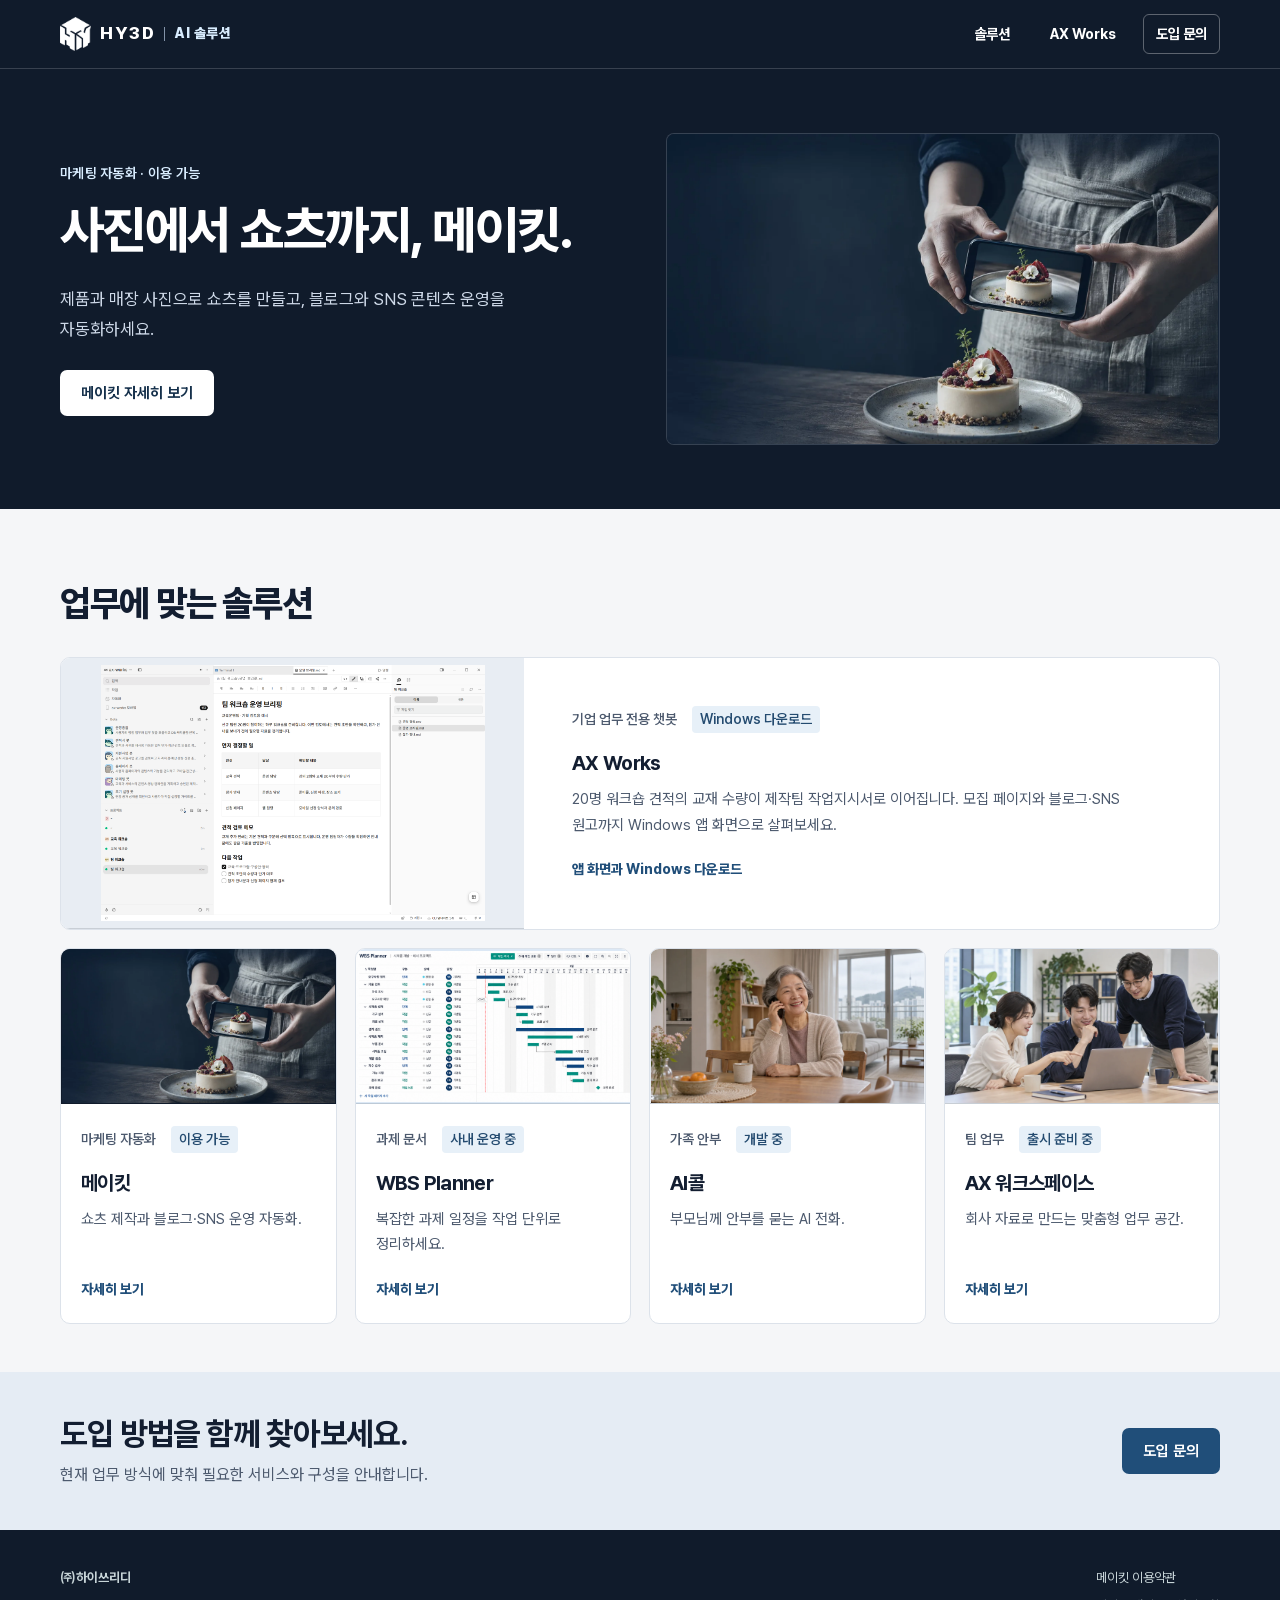
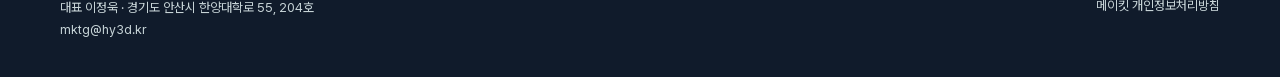
==== index.html @ 28104b9e "Keep the new workflow gallery alongside Windows downloads and subscription pricing" ====
<!doctype html><html lang="ko"><head><meta charset="utf-8"><meta name="viewport" content="width=device-width,initial-scale=1"><title>AI 솔루션 | 하이쓰리디 AI</title><meta name="description" content="기업 업무 전용 챗봇 AX Works와 메이킷, WBS Planner, AI콜, AX 워크스페이스 등 하이쓰리디의 AI 솔루션을 만나보세요."><link rel="stylesheet" href="/style.css?v=9"><link rel="canonical" href="https://ax.hy3d.kr/"><link rel="stylesheet" href="/refinements.css?v=2"><meta property="og:type" content="website"><meta property="og:site_name" content="HY3D AI"><meta property="og:locale" content="ko_KR"><meta property="og:title" content="AI 솔루션 | 하이쓰리디 AI"><meta property="og:description" content="기업 업무 전용 챗봇 AX Works와 메이킷, WBS Planner, AI콜, AX 워크스페이스 등 하이쓰리디의 AI 솔루션을 만나보세요."><meta property="og:url" content="https://ax.hy3d.kr/"><meta property="og:image" content="https://ax.hy3d.kr/assets/ax-ai-share.png"><meta property="og:image:width" content="1734"><meta property="og:image:height" content="907"><meta property="og:image:alt" content="AI 솔루션 | 하이쓰리디 AI"><meta name="twitter:card" content="summary_large_image"><meta name="twitter:title" content="AI 솔루션 | 하이쓰리디 AI"><meta name="twitter:description" content="기업 업무 전용 챗봇 AX Works와 메이킷, WBS Planner, AI콜, AX 워크스페이스 등 하이쓰리디의 AI 솔루션을 만나보세요."><meta name="twitter:image" content="https://ax.hy3d.kr/assets/ax-ai-share.png"><link rel="stylesheet" href="/ax-works/presentation.css"></head><body><a class="skip" href="#main">본문으로 이동</a><header class="bar"><div class="wrap nav"><a class="brand" href="/" aria-label="하이쓰리디 AI 솔루션 홈"><img src="/assets/hy3d-mark.png" width="31" height="35" alt=""><strong>HY3D</strong><small>AI 솔루션</small></a><nav aria-label="주 메뉴"><a href="/#solutions">솔루션</a><a href="/ax-works/">AX Works</a><a href="/contact/">도입 문의</a></nav></div></header><main id="main"><section class="hero hero-carousel" aria-label="하이쓰리디 AI 솔루션"><div class="wrap carousel-shell"><h1 class="sr-only">하이쓰리디 AI 솔루션</h1><div class="carousel-viewport" tabindex="0" role="region" aria-label="&#49556;&#47336;&#49496; &#49548;&#44060;. &#51340;&#50864; &#48169;&#54693;&#53412;&#47196; &#51060;&#46041;"><div class="carousel-track"><article class="hero-slide" aria-label="메이킷"><div class="slide-copy"><p class="eyebrow">마케팅 자동화 · 이용 가능</p><h2>사진에서 쇼츠까지, 메이킷.</h2><p class="lead">제품과 매장 사진으로 쇼츠를 만들고, 블로그와 SNS 콘텐츠 운영을 자동화하세요.</p><div class="actions"><a class="button primary" href="/makit/">메이킷 자세히 보기</a></div></div><div class="slide-media"><img src="/assets/hy3d-makit-photo.webp" width="1600" height="900" alt="휴대전화로 매장 제품을 촬영하는 모습" fetchpriority="high"></div></article><article class="hero-slide" aria-label="AX Works" inert>
  <div class="slide-copy"><p class="eyebrow">AX Works · 기업 업무 전용 챗봇</p><h2>견적서를 준비하고 작업지시서로 이어가세요.</h2><p class="lead">회사 양식으로 견적을 잡고, 확정된 작업을 담당자와 기한별로 정리하세요. 홈페이지 관리와 마케팅 원고 준비까지 한 프로젝트에서 진행합니다.</p><div class="actions"><a class="button primary" href="/ax-works/">업무별 설명과 앱 화면 보기</a></div></div>
  <div class="slide-media"><img src="/assets/ax-works-workspace.png" width="1440" height="960" alt="AX Works의 업무 봇과 워크숍 운영 브리핑" loading="lazy"></div>
</article><article class="hero-slide" aria-label="WBS Planner" inert><div class="slide-copy"><p class="eyebrow">정부과제 문서 · 사내 운영 중</p><h2>복잡한 과제 일정을 작업 단위로 정리하세요.</h2><p class="lead">WBS와 간트 차트로 작업 구조, 일정 변경, 진행 상황을 한곳에서 확인하세요.</p><div class="actions"><a class="button primary" href="/wbs/">WBS Planner 자세히 보기</a></div></div><div class="slide-media wbs"><img src="/assets/wbs-product-overview.png" width="1690" height="931" alt="산출물별 작업 목록과 일정 막대를 함께 보여주는 WBS·간트 개념 이미지" loading="lazy"><span class="media-caption">예시 화면</span></div></article><article class="hero-slide" aria-label="AI콜" inert><div class="slide-copy"><p class="eyebrow">가족 안부 · 개발 중</p><h2>부모님께 안부를 묻는 AI 전화.</h2><p class="lead">혼자 사시는 부모님께 AI가 안부를 묻고 일상 이야기를 나누는 서비스를 개발하고 있습니다.</p><div class="actions"><a class="button primary" href="/ai-call/">AI콜 자세히 보기</a></div></div><div class="slide-media"><img src="/assets/ai-call-photo.webp" width="1440" height="810" alt="집에서 안부 전화를 받는 모습" loading="lazy"></div></article><article class="hero-slide" aria-label="AX 워크스페이스" inert><div class="slide-copy"><p class="eyebrow">팀 업무 · 출시 준비 중</p><h2>회사 업무에 맞춘 AI 워크스페이스.</h2><p class="lead">회사 자료와 업무 방식을 바탕으로 맞춤 업무 페이지를 만드는 서비스를 준비하고 있습니다.</p><div class="actions"><a class="button primary" href="/ax-workspace/">AX 워크스페이스 자세히 보기</a></div></div><div class="slide-media"><img src="/assets/ax-workspace-photo.webp" width="1440" height="810" alt="팀원들이 함께 업무를 검토하는 모습" loading="lazy"></div></article></div></div><p class="sr-only carousel-status"></p></div></section><section id="solutions" class="wrap section"><h2>업무에 맞는 솔루션</h2><div class="grid"><a class="card ax-hub-card" href="/ax-works/">
  <div class="art" aria-hidden="true"><img src="/assets/ax-works-workspace.png" width="1440" height="960" alt="" loading="lazy"></div>
  <div class="card-content"><div class="tags"><span>기업 업무 전용 챗봇</span><span>Windows 다운로드</span></div><h3>AX Works</h3><p>20명 워크숍 견적의 교재 수량이 제작팀 작업지시서로 이어집니다. 모집 페이지와 블로그·SNS 원고까지 Windows 앱 화면으로 살펴보세요.</p><span class="more">앱 화면과 Windows 다운로드</span></div>
</a><a class="card" href="/makit/"><div aria-hidden="true" class="art makit"><img src="/assets/hy3d-makit-photo.webp" width="1600" height="900" alt="" loading="lazy"></div><div class="card-content"><div class="tags"><span>마케팅 자동화</span><span>이용 가능</span></div><h3>메이킷</h3><p>쇼츠 제작과 블로그·SNS 운영 자동화.</p><span class="more">자세히 보기</span></div></a><a class="card" href="/wbs/"><div aria-hidden="true" class="art wbs"><img src="/assets/wbs-product-overview.png" width="1690" height="931" alt="" loading="lazy"></div><div class="card-content"><div class="tags"><span>과제 문서</span><span>사내 운영 중</span></div><h3>WBS Planner</h3><p>복잡한 과제 일정을 작업 단위로 정리하세요.</p><span class="more">자세히 보기</span></div></a><a class="card" href="/ai-call/"><div aria-hidden="true" class="art ai-call"><img src="/assets/ai-call-photo.webp" width="1440" height="810" alt="집에서 안부 전화를 받는 모습" loading="lazy"></div><div class="card-content"><div class="tags"><span>가족 안부</span><span>개발 중</span></div><h3>AI콜</h3><p>부모님께 안부를 묻는 AI 전화.</p><span class="more">자세히 보기</span></div></a><a class="card" href="/ax-workspace/"><div aria-hidden="true" class="art ax-workspace"><img src="/assets/ax-workspace-photo.webp" width="1440" height="810" alt="팀원들이 함께 업무를 검토하는 모습" loading="lazy"></div><div class="card-content"><div class="tags"><span>팀 업무</span><span>출시 준비 중</span></div><h3>AX 워크스페이스</h3><p>회사 자료로 만드는 맞춤형 업무 공간.</p><span class="more">자세히 보기</span></div></a></div></section><section class="band"><div class="wrap band-inner"><div><h2>도입 방법을 함께 찾아보세요.</h2><p>현재 업무 방식에 맞춰 필요한 서비스와 구성을 안내합니다.</p></div><a class="button primary" href="/contact/">도입 문의</a></div></section></main><footer><div class="wrap foot"><div><strong>㈜하이쓰리디</strong><p>대표 이정욱 · 경기도 안산시 한양대학로 55, 204호</p><a href="mailto:mktg@hy3d.kr">mktg@hy3d.kr</a></div><div><a href="https://hy3d-ai.kr/terms_of_use/">메이킷 이용약관</a><a href="https://hy3d-ai.kr/privacy_policy/">메이킷 개인정보처리방침</a></div></div></footer><script src="/carousel.js?v=2" defer></script></body></html>
---- style.css ----
*{box-sizing:border-box}html{scroll-behavior:smooth}body{margin:0;background:#f6f7fd;color:#1b2041;font-family:system-ui,"Malgun Gothic",sans-serif;line-height:1.65}a{color:inherit;text-decoration:none}a:focus-visible,summary:focus-visible{outline:3px solid #ffb54f;outline-offset:4px}.wrap{width:min(1120px,calc(100% - 40px));margin:auto}.bar{background:#fff;border-bottom:1px solid #e2e5f5}.nav,.band-inner,.foot{display:flex;justify-content:space-between;align-items:center;gap:16px}.nav{min-height:68px}.brand{font-weight:850;white-space:nowrap}.brand small{color:#5146ef;font-weight:850}.mark{display:inline-grid;place-items:center;background:#4e42e9;color:#fff;border-radius:9px;width:31px;height:31px;margin-right:5px}nav{display:flex;gap:20px;font-weight:700;font-size:.9rem}.hero{background:#161839;color:#fff;overflow:hidden}.hero-inner{display:grid;grid-template-columns:1.55fr 1fr;gap:24px;align-items:center;padding-block:82px}.eyebrow{font-weight:800;color:#a9a5ff;margin:0 0 14px}.contact .eyebrow{color:#5146ef}h1,h2,h3,p{margin:0}h1{font-size:clamp(2.2rem,5.1vw,4.1rem);font-weight:850;letter-spacing:-.065em;line-height:1.16;word-break:keep-all}h2{font-size:clamp(1.55rem,3vw,2.3rem);letter-spacing:-.045em;line-height:1.28;word-break:keep-all}h3{font-size:1.38rem;letter-spacing:-.025em}.lead{margin-top:22px;font-size:1.08rem;color:#cdd0ed;word-break:keep-all}.contact .lead{color:#4c5274}.actions{display:flex;gap:10px;flex-wrap:wrap;margin-top:27px}.button{display:inline-flex;min-height:46px;align-items:center;padding:9px 17px;border-radius:9px;font-weight:750;border:1px solid transparent}.primary{background:#5146ef;color:white}.primary:hover{background:#4034cf}.outline{border-color:#777da9}.outline:hover{background:#30355d}.hero-art{height:320px;position:relative;display:grid;place-items:center;background:radial-gradient(ellipse,#6955f47d,transparent 70%)}.hero-art b{font-size:8.5rem;color:#d4c6ff;text-shadow:0 0 40px #826fff;line-height:1}.hero-art span{position:absolute;color:#b9b4ff;font-size:2rem;left:16%;top:28%}.hero-art span:last-child{left:76%;top:65%}.orbit{position:absolute;width:92%;height:52%;border:1px solid #8e82ee80;border-radius:50%;transform:rotate(-25deg)}.orbit:nth-child(2){transform:rotate(25deg)}.orbit:nth-child(3){transform:rotate(70deg)}.section{padding-block:54px}.grid,.feature-grid{display:grid;grid-template-columns:repeat(2,minmax(0,1fr));gap:20px;margin-top:24px}.card,.feature-grid article{background:white;border:1px solid #e1e3f2;border-radius:17px;overflow:hidden}.card:hover{border-color:#6258f5;box-shadow:0 9px 23px #27205816}.card-content,.feature-grid article{padding:23px}.card-content p,.feature-grid p,.band p{color:#555c79;margin-top:7px}.tags{display:flex;flex-wrap:wrap;gap:7px;margin-bottom:9px}.tags span{padding:2px 9px;border-radius:20px;background:#eeedff;color:#4339af;font-size:.875rem;font-weight:700}.more{color:#5146ef;display:block;margin-top:16px;font-weight:750}.art{height:158px;position:relative;overflow:hidden;display:flex;gap:8px;align-items:center;justify-content:center;background:radial-gradient(ellipse at 65% 25%,#7865f6,#262158);color:#d9d3ff}.art i{display:block;width:44px;height:44px;border:1px solid currentColor;border-radius:10px;transform:rotate(-19deg);box-shadow:0 0 26px #ffffff38}.art i:nth-child(2){height:78px}.art i:nth-child(3){height:100px}.art i:nth-child(4){height:62px}.art.wbs{background:radial-gradient(ellipse at 65% 25%,#189b9b,#103b55);color:#b0fbeb}.art.wbs i{transform:none;height:55px}.art.wbs i:nth-child(even){margin-top:42px}.art.ai-call{background:radial-gradient(ellipse at 65% 25%,#ba6697,#56234e);color:#ffcced}.art.ai-call i{width:12px;border-radius:14px;transform:none;background:currentColor}.art.ax-workspace{background:radial-gradient(ellipse at 65% 25%,#4a85dd,#152e64);color:#b6ddff}.art.ax-workspace i{transform:rotate(45deg);height:44px}.detail .art{height:260px;border-radius:22px}.product-name{color:#c8c5ff;font-weight:700;margin-bottom:10px}.band{background:#ebeaff;padding:36px 0}.faq{padding-top:8px}details{background:#fff;border:1px solid #e1e3f2;border-radius:9px;padding:12px 16px;margin-top:12px}summary{cursor:pointer;font-weight:750}details p{padding-top:8px}.contact .button{margin-top:14px}.contact>p:last-child{margin-top:23px}.selected{outline:2px solid #5146ef}footer{background:#151833;color:#daddf1;padding:30px 0}.foot{align-items:flex-start;font-size:.9rem}.foot div:last-child{display:grid;gap:6px}.foot a:hover{text-decoration:underline}.skip{position:absolute;left:10px;top:-100px;background:#fff;color:#151833;padding:10px;z-index:3}.skip:focus{top:10px}@media(max-width:680px){.wrap{width:calc(100% - 32px)}.hero-inner,.grid,.feature-grid{grid-template-columns:1fr}.hero-inner{padding-block:49px;gap:12px}.hero-art{height:176px}.hero-art b{font-size:5rem}.detail .art{height:156px}.section{padding-block:37px}.band-inner,.foot{align-items:flex-start;flex-direction:column}nav{gap:11px}.lead br{display:none}}@media(prefers-reduced-motion:reduce){html{scroll-behavior:auto}}
:root{--ink:#111924;--muted:#485465;--paper:#f5f6f3;--line:#dce1e3;--accent:#145e4d;--dark:#101b23;--lime:#d8f68c}
html{scroll-padding-top:24px}body{background:var(--paper);color:var(--ink);font-family:"Pretendard",system-ui,"Malgun Gothic",sans-serif}
.wrap{width:min(1160px,calc(100% - 64px))}.bar{border-bottom:1px solid var(--line)}.nav{min-height:72px}.brand{letter-spacing:-.05em}.brand small{color:var(--accent);letter-spacing:.04em}.mark{background:var(--dark);border-radius:6px}.bar nav{gap:28px}.bar nav a:hover{color:var(--accent)}
.hero{background:var(--dark);isolation:isolate}.hero-inner{grid-template-columns:1.14fr 1fr;gap:64px;padding-block:96px}.eyebrow{color:var(--lime);font-size:.9rem;letter-spacing:.08em}.contact .eyebrow{color:var(--accent)}h1{font-size:clamp(2.45rem,5.1vw,4.35rem);font-weight:800;line-height:1.13}.lead{color:#c3d0d4;line-height:1.75}.contact .lead,.card-content p,.feature-grid p,.band p{color:var(--muted)}
.button{border-radius:7px;padding-inline:20px}.primary{background:var(--accent);color:#fff}.primary:hover{background:#104a3d}.hero .primary{background:var(--lime);color:#132019}.hero .primary:hover{background:#e8ffb0}.outline{border-color:#58686f}.outline:hover{background:#293c44}
.hero-art{height:360px;display:block;background:#16252d;border:1px solid #38505a;border-radius:12px;overflow:hidden;padding:20px;position:relative}.hero-art::before{content:"";position:absolute;inset:0;background:linear-gradient(#7593a31e 1px,transparent 1px),linear-gradient(90deg,#7593a31e 1px,transparent 1px);background-size:28px 28px;mask-image:linear-gradient(#000,transparent 94%);pointer-events:none}.hero-art-head{display:flex;position:relative;justify-content:space-between;align-items:center;border-bottom:1px solid #45545e;padding-bottom:14px;color:#d7e3e8;font-size:.8125rem;letter-spacing:.11em;font-weight:750}.hero-art-head i{width:8px;height:8px;background:var(--lime);border-radius:50%}.hero-art-grid{position:relative;display:grid;grid-template-columns:repeat(2,minmax(0,1fr));gap:12px;margin-top:16px}.hero-art-grid div{background:#1a2d37;border:1px solid #3a515d;padding:14px;min-height:124px;border-radius:7px;display:flex;flex-direction:column;justify-content:space-between;gap:12px;font-size:.875rem;color:#ecf3f5}.hero-art-grid svg,.art svg{width:40px;height:40px;stroke:currentColor;stroke-width:1.5;fill:none;stroke-linecap:round;stroke-linejoin:round}.hero-art-grid div svg{color:#b5daaa}
.section{padding-block:65px}.section h2{font-weight:800}.grid,.feature-grid{gap:22px;margin-top:28px}.card,.feature-grid article{border:1px solid var(--line);border-radius:11px}.card:hover{border-color:#448575;box-shadow:0 9px 24px #10231c12}.card-content,.feature-grid article{padding:25px}.tags span{border-radius:4px;background:#eef0ed;color:#354953}.tags span+span{background:#e5f1e9;color:#20584b}.more{color:var(--accent)}.card:focus-visible,.button:focus-visible{outline-color:#488664}
.art,.art.wbs,.art.ai-call,.art.ax-workspace{height:150px;background:var(--tile);color:var(--glyph);isolation:isolate;justify-content:flex-end;padding:28px 42px;border-bottom:1px solid #172d3021}.art{--tile:#e4ebe9;--glyph:#184d40}.art.wbs{--tile:#e1e9ef;--glyph:#244f69}.art.ai-call{--tile:#f0e8e1;--glyph:#824624}.art.ax-workspace{--tile:#e9e8f0;--glyph:#51437d}.art::before{content:"";position:absolute;inset:-16px;background:linear-gradient(#66808b24 1px, transparent 1px),linear-gradient(90deg,#66808b24 1px, transparent 1px);background-size:24px 24px;mask-image:linear-gradient(90deg,transparent 13%,#000);z-index:-1}.art svg{width:89px;height:89px;stroke-width:1.25}.detail .art{height:270px;justify-content:center;border-radius:10px}.detail .art svg{width:126px;height:126px}.product-name{color:#d5e3df}.band{background:#e3ebe6;padding:44px 0}.faq{padding-top:0}details{border-color:var(--line)}.selected{outline-color:var(--accent)}footer{background:var(--dark);color:#c7d4d7}.foot{padding-block:7px}
@media(max-width:850px){.hero-inner{gap:32px}.hero-art{height:auto;padding:14px}.hero-art-grid div{min-height:106px;padding:10px}}
@media(max-width:680px){.wrap{width:calc(100% - 36px)}.bar nav{gap:14px}.nav{min-height:62px}.hero-inner{grid-template-columns:1fr;padding-block:50px;gap:28px}.hero-art-grid{gap:8px}.hero-art-grid div{min-height:84px;gap:7px}.hero-art-grid div svg{width:27px;height:27px}.section{padding-block:42px}.grid,.feature-grid{gap:14px}.detail .art{height:145px}.detail .art svg{width:83px;height:83px}.art,.art.wbs,.art.ai-call,.art.ax-workspace{height:124px}.art svg{width:68px;height:68px}.faq{padding-top:0}}

:root{--paper:#f5f6f8;--ink:#131e31;--muted:#4d5a6e;--line:#dce2ea;--accent:#204e79;--dark:#101b2b;--lime:#d9edff}
.bar{background:#101b2b;color:#fff;border-bottom:1px solid #ffffff2b}.brand{display:inline-flex;align-items:center;gap:9px}.brand img{width:31px;height:35px;object-fit:contain}.brand strong{font-size:1.07rem;font-weight:820;letter-spacing:.09em}.brand small{border-left:1px solid #8393a8;padding-left:9px;color:#d9edff;font-size:.86rem}.bar nav a:hover{color:#a9d7ff}.bar nav a:last-child{border:1px solid #ffffff52;padding:6px 12px;border-radius:6px}
.hero-home{background:#101b2b url('/assets/hy3d-makit-photo.webp') center right/cover no-repeat;position:relative}.hero-home::before{content:"";position:absolute;inset:0;background:linear-gradient(90deg,#0b192a 0%,#0b192af2 29%,#0b192a64 62%,#0b192a15 100%);z-index:-1}.hero-home .hero-inner{display:block;padding-block:clamp(85px,11vw,145px)}.hero-home .hero-inner>div{max-width:565px}.hero-home .lead{max-width:31rem}.hero .primary{background:#fff;color:#15304b}.hero .primary:hover{background:#d9edff}.hero .outline{border-color:#8c9caf;color:#fff}.hero h1{letter-spacing:-.06em}.primary:hover{background:#173c5e}.lead{color:#cdd8e7}.contact .lead,.featured .lead{color:var(--muted)}.eyebrow{letter-spacing:.04em}.featured .eyebrow{color:var(--accent)}
.featured{display:grid;grid-template-columns:1fr 1fr;gap:clamp(24px,5vw,68px);align-items:center;padding-bottom:0}.featured-copy{padding:12px 0}.text-button{color:var(--accent);padding-inline:12px}.text-button:hover{text-decoration:underline}
.product-shot{margin:0;background:#17273a;border:1px solid #263b53;border-radius:12px;padding:22px 18px 14px;color:#dce8f6}.shot-grid{display:flex;justify-content:center;align-items:flex-start;gap:clamp(10px,3vw,30px)}.shot-grid img{display:block;width:min(38%,137px);height:auto;border-radius:11px;border:1px solid #576982;box-shadow:0 10px 20px #080f20a0}.product-shot figcaption{margin-top:13px;font-size:.85rem;text-align:center;color:#dce8f6}
.art,.art.wbs,.art.ai-call,.art.ax-workspace{display:block;height:clamp(130px,20vw,224px);padding:0;background-color:#263344;background-repeat:no-repeat;background-position:center;border-bottom:1px solid #101b2b26}.art::before{display:none}.art.makit{background-image:url('/assets/hy3d-makit-photo.webp');background-size:cover;background-position:center 59%}.art.wbs,.art.ai-call,.art.ax-workspace{background-image:url('/assets/solution-context.webp');background-size:300% auto}.art.wbs{background-position:left 47%}.art.ai-call{background-position:center 43%}.art.ax-workspace{background-position:right 43%}.detail .art{height:clamp(200px,27vw,330px);background-color:#263344}.detail .art.makit{display:flex;justify-content:center;align-items:center;background:#16263a}.detail .art.makit img{height:90%;width:auto;border-radius:8px;border:1px solid #7290ad;box-shadow:0 12px 20px #091021b0}.detail .art.makit img+img{margin-left:15px}.band{background:#e5ecf4}.tags span+span{background:#e7f0f8;color:#244b70}.card:hover{border-color:#6a8aac}.selected{outline-color:#204e79}
@media(max-width:680px){.hero-home{background-position:59% center}.hero-home::before{background:linear-gradient(90deg,#0b192afc,#0b192ac9 60%,#0b192a80)}.hero-home .hero-inner{padding-block:72px}.featured{grid-template-columns:1fr;gap:15px}.featured-copy{padding:0}.product-shot{padding:16px 12px 12px}.shot-grid img{width:min(38%,137px)}.bar nav a:last-child{padding:5px 8px}.detail .art{height:220px}}

.nav{min-height:68px;align-items:center}.nav .brand,.bar nav,.bar nav a{display:inline-flex;align-items:center}.nav .brand{min-height:42px;line-height:1}.brand strong,.brand small{line-height:1}.bar nav{gap:14px}.bar nav a,.bar nav a:last-child{justify-content:center;min-height:40px;line-height:1;border:1px solid transparent;padding:0 12px}.bar nav a:last-child{border-color:#ffffff52}
.sr-only{position:absolute;width:1px;height:1px;padding:0;margin:-1px;overflow:hidden;clip-path:inset(50%);white-space:nowrap;border:0}
.carousel-shell{padding-block:24px 52px}
.carousel-viewport{overflow-x:auto;scroll-snap-type:x mandatory;scrollbar-width:none;overscroll-behavior-x:contain}.carousel-viewport::-webkit-scrollbar{display:none}.carousel-viewport:focus-visible{outline:2px solid #9bbbdc;outline-offset:5px}.carousel-track{display:grid}.hero-slide{display:grid;grid-template-columns:1fr 1fr;gap:clamp(24px,4vw,54px);align-items:center;padding-top:32px;min-width:0}.hero-slide[inert]{display:none}.is-ready .carousel-track{display:flex}.is-ready .hero-slide{display:grid;flex:0 0 100%;align-self:stretch;scroll-snap-align:start;scroll-snap-stop:always}.slide-copy h2{font-size:clamp(2rem,4.2vw,3.7rem);line-height:1.14;letter-spacing:-.06em}.slide-copy .lead{max-width:32rem}.slide-media{height:clamp(230px,31vw,400px);display:grid;place-items:center;background:#152336;border:1px solid #ffffff24;border-radius:10px;position:relative}.slide-media img{display:block;width:100%;height:100%;object-fit:contain;min-height:0}
.context-photo{height:100%;aspect-ratio:1/2;background-image:url('/assets/solution-context.webp');background-repeat:no-repeat;background-size:300% 100%}.context-photo.wbs{background-position:0 0}.context-photo.ai-call{background-position:50% 0}.context-photo.ax-workspace{background-position:100% 0}.media-caption{position:absolute;right:8px;bottom:8px;font-size:.78rem;padding:2px 7px;border-radius:4px;background:#101b2be6;color:#fff}
.art,.art.wbs,.art.ai-call,.art.ax-workspace{display:grid;place-items:center;background-image:none;background-color:#e8edf3}.art>img{display:block;width:100%;height:100%;min-height:0;object-fit:contain}.art .context-photo{height:100%}.card{display:flex;flex-direction:column}.card-content{display:flex;flex-direction:column;flex:1}.card-content .more{margin-top:auto;padding-top:16px}.detail .art{background-color:#17273a}.detail .art:not(.makit){display:grid;place-items:center}
.contact{min-height:55vh}.contact-details{max-width:620px;margin-top:30px;border-top:1px solid var(--line)}.contact-details dl{margin:0}.contact-details dl>div{display:grid;grid-template-columns:110px 1fr;gap:12px;padding:17px 0;border-bottom:1px solid var(--line)}.contact-details dt{color:var(--muted);font-weight:700}.contact-details dd{margin:0}.contact-details a{color:var(--accent);font-weight:750;overflow-wrap:anywhere}.contact-details a:hover{text-decoration:underline}
@media(max-width:680px){.nav{min-height:62px;gap:4px}.nav .brand{gap:6px}.brand img{width:27px;height:31px}.brand strong{font-size:.97rem}.brand small{padding-left:6px;font-size:.78rem}.bar nav{gap:3px;white-space:nowrap}.bar nav a,.bar nav a:last-child{padding:0 6px;font-size:.82rem}.carousel-shell{padding-block:16px 32px}.hero-slide{grid-template-columns:1fr;gap:22px;align-content:start;padding-top:23px}.slide-copy .lead{margin-top:13px}.slide-copy .actions{margin-top:16px}.slide-media{height:204px}.contact-details dl>div{grid-template-columns:72px 1fr}}


.hero-carousel .carousel-shell{padding-bottom:46px}.slide-media,.art,.art.wbs,.art.ai-call,.art.ax-workspace{grid-template-columns:minmax(0,1fr);justify-content:stretch;aspect-ratio:16/9;height:auto;min-height:0;overflow:hidden;padding:0}.slide-media img,.art>img{display:block;width:100%;height:100%;object-fit:contain;min-width:0;min-height:0}.hero-slide .slide-media{align-self:center}.art.makit{background:#101b2b}.art.ai-call,.art.ax-workspace{background:#e8edf3}.detail .art:not(.makit){height:auto;aspect-ratio:16/9}.detail .art.makit{height:clamp(230px,28vw,350px);aspect-ratio:auto}.slide-media.wbs,.art.wbs{background:#dfebf7;display:grid;place-items:center;padding:clamp(10px,2.2vw,24px)}
.wbs-visual{width:100%;max-width:450px;border:1px solid #bfcee1;border-radius:8px;background:#fff;padding:clamp(10px,2.1vw,22px);color:#172940;font-size:.85rem;box-shadow:0 4px 18px #16335518}.wbs-visual strong{display:block;margin-bottom:7px}.wbs-visual>div{position:relative;display:grid;grid-template-columns:minmax(90px,1.6fr) repeat(5,minmax(0,1fr));align-items:center;min-height:30px;border-top:1px solid #e2e8f1}.wbs-visual span{grid-column:1;grid-row:1;color:#344761}.wbs-visual i{grid-row:1;grid-column:calc(var(--start) + 1)/calc(var(--end) + 1);height:9px;background:#5181b2;border-radius:9px}
.wbs-example{display:grid;grid-template-columns:1.35fr 1fr;align-items:center;gap:18px;margin-top:20px}.wbs-example table{width:100%;border-collapse:collapse;background:#fff;font-size:.93rem}.wbs-example td,.wbs-example th{padding:11px 9px;text-align:left;border:1px solid var(--line);overflow-wrap:anywhere}.wbs-example thead{background:#e5edf6}.wbs-login{margin:22px 0 0;max-width:760px}.wbs-login img{display:block;width:100%;height:auto;border:1px solid var(--line);border-radius:9px}.wbs-login figcaption{margin-top:8px;color:var(--muted);font-size:.87rem}
.detail-section{padding-block:40px}.section-intro{color:var(--muted);margin-top:12px}.case-grid{display:grid;grid-template-columns:repeat(3,minmax(0,1fr));gap:16px;margin-top:20px}.case-card{display:block;border:1px solid var(--line);border-radius:9px;overflow:hidden;background:#fff}.case-card:hover{border-color:#6a8aac}.case-card img{display:block;width:100%;aspect-ratio:16/9;object-fit:contain;background:#e7edf4}.case-card>div{padding:14px}.case-card p{color:var(--accent);font-size:.88rem;font-weight:700}.case-card h3{font-size:1.04rem;line-height:1.4;margin-top:5px}.process-list{margin:22px 0 0;display:grid;grid-template-columns:repeat(3,minmax(0,1fr));gap:16px;list-style-position:inside;padding:0}.process-list li{border-top:2px solid #a9bdd3;padding-top:12px}.process-list p{color:var(--muted);margin-top:8px}
@media(max-width:680px){.hero-carousel .carousel-shell{padding-bottom:28px}.slide-media{width:100%}.case-grid,.process-list,.wbs-example{grid-template-columns:1fr}.detail-section{padding-block:29px}.wbs-example td,.wbs-example th{padding:8px 6px}}
.slide-media.wbs,.art.wbs{padding:0;background:#dce8f5}.wbs-cover{margin:0;position:relative}.wbs-example{display:block;max-width:920px}
.contact-hero{position:relative;isolation:isolate;display:grid;align-items:end;min-height:clamp(280px,36vw,510px);background:#101b2b;color:#fff;overflow:hidden}.contact-hero>img{position:absolute;inset:0;width:100%;height:100%;object-fit:cover;object-position:58% 59%;z-index:-2}.contact-hero::after{content:"";position:absolute;inset:0;z-index:-1;background:linear-gradient(90deg,#0b1729e6,#0b17297d 50%,#0b17292b),linear-gradient(0deg,#0b1729b3,transparent 60%)}.contact-hero-inner{margin-block:auto;padding-block:60px}.contact-hero .eyebrow{color:#d9edff}.contact{min-height:0;padding-block:54px 70px}.contact-details{max-width:none;margin:0;border:0}.contact-details dl{display:grid;grid-template-columns:repeat(2,minmax(0,1fr));border-block:1px solid var(--line)}.contact-details dl>div{display:block;padding:22px 24px 25px 0;border-bottom:0}.contact-details dl>div+div{border-left:1px solid var(--line);padding-left:28px}.contact-details dd{font-size:clamp(1.2rem,2.7vw,1.75rem);margin-top:5px}.contact-details dt{font-size:.9rem}
@media(max-width:520px){.contact-hero{min-height:280px}.contact-hero-inner{padding-block:42px}.contact{padding-block:29px 42px}.contact-details dl{grid-template-columns:1fr}.contact-details dl>div,.contact-details dl>div+div{padding:14px 0;border-left:0}.contact-details dl>div+div{border-top:1px solid var(--line)}}

.pricing{scroll-margin-top:18px}.pricing-plans{display:grid;gap:14px;margin-top:22px}.pricing-plan{display:grid;grid-template-columns:minmax(130px,1fr) minmax(0,4fr);background:#fff;border:1px solid var(--line);border-radius:10px;overflow:hidden}.pricing-plan-title{padding:18px;background:#e7eff8}.pricing-plan-title p,.pricing-plan dd p,.pricing-note{margin-top:6px;color:var(--muted);font-size:.92rem;word-break:keep-all}.pricing-plan dl{display:grid;grid-template-columns:repeat(3,minmax(0,1fr));margin:0}.pricing-plan dl>div{padding:16px}.pricing-plan dl>div+div{border-left:1px solid var(--line)}.pricing-plan dt{color:var(--accent);font-size:.86rem;font-weight:750;letter-spacing:.025em}.pricing-plan dd{margin:5px 0 0}.pricing-plan dd strong{font-size:1.38rem;line-height:1.2;word-break:keep-all}.pricing-plan dd span{font-size:.83rem;color:var(--muted)}.pricing-note{margin-top:12px}
@media(max-width:680px){.pricing-plan{grid-template-columns:1fr}.pricing-plan-title{padding:12px 14px}.pricing-plan dl{grid-template-columns:1fr}.pricing-plan dl>div{display:grid;grid-template-columns:84px minmax(0,1fr);align-items:baseline;gap:8px;padding:10px 14px}.pricing-plan dl>div+div{border-left:0;border-top:1px solid var(--line)}.pricing-plan dd{margin:0}}

.wbs-benefit-grid{display:grid;grid-template-columns:repeat(3,minmax(0,1fr));gap:16px;margin-top:23px}.wbs-benefit-grid article{padding:19px;background:#fff;border:1px solid var(--line);border-radius:8px}.wbs-benefit-grid h3,.wbs-journey h3{font-size:1.24rem;line-height:1.32}.wbs-benefit-grid p,.wbs-journey p{margin-top:8px;color:var(--muted);word-break:keep-all}.wbs-scenario{background:#e8eff7}.wbs-journey{display:grid;gap:14px;margin-top:24px}.wbs-journey article{display:grid;grid-template-columns:minmax(0,1fr) minmax(0,1.25fr);gap:24px;padding:22px;background:white;border:1px solid #d7e0ec;border-radius:8px;align-items:start}.wbs-journey table{width:100%;border-collapse:collapse;text-align:left;font-size:.91rem}.wbs-journey th,.wbs-journey td,.wbs-scenario-list>div{padding:8px;border-bottom:1px solid var(--line)}.wbs-journey thead,.wbs-scenario-list dt{color:var(--accent);font-weight:750}.wbs-journey thead{background:#edf3f9}.wbs-scenario-list{margin:0}.wbs-scenario-list>div{display:grid;grid-template-columns:116px 1fr;gap:8px;font-size:.91rem}.wbs-scenario-list dd{margin:0}.wbs-cta{display:flex;gap:24px;justify-content:space-between;align-items:center}
@media(max-width:680px){.wbs-benefit-grid,.wbs-journey article{grid-template-columns:1fr}.wbs-journey article{gap:15px;padding:15px}.wbs-cta{align-items:flex-start;flex-direction:column;gap:14px}.wbs-scenario-list>div{grid-template-columns:96px 1fr}}
---- refinements.css ----
@font-face {
  font-family: 'Pretendard';
  src: url('/assets/fonts/PretendardVariable.woff2') format('woff2');
  font-weight: 100 900;
  font-style: normal;
  font-display: swap;
}

body {
  font-family: 'Pretendard', -apple-system, BlinkMacSystemFont, sans-serif;
  -webkit-font-smoothing: antialiased;
  word-break: keep-all;
  overflow-wrap: break-word;
}
button, input, textarea { font: inherit; }
h1, h2, h3 { letter-spacing: -.035em; }
.wrap { width: min(1160px, calc(100% - 64px)); }
.section { padding-block: 72px; }
.section h2 { font-size: clamp(1.7rem, 3vw, 2.25rem); }
.lead { font-size: 1.0625rem; line-height: 1.8; }
.eyebrow { font-size: .875rem; font-weight: 600; letter-spacing: .02em; }
.hero.detail h1 { font-size: clamp(2.1rem, 4vw, 3.25rem); line-height: 1.22; }
.hero.detail h1, .hero .slide-copy h2, .wbs-intro h1 {
  letter-spacing: -.03em;
  font-weight: 750;
}
.hero-inner { padding-block: 72px; gap: 56px; }
.product-name { font-size: 1rem; font-weight: 600; }
.button { min-height: 46px; padding-inline: 20px; font-size: .9375rem; font-weight: 650; }
.actions { gap: 10px; margin-top: 25px; }
.app-links { display: flex; align-items: center; gap: 20px; padding: 10px 8px; }
.app-links a { color: #dce9f7; font-size: .9rem; text-underline-offset: 5px; }
.app-links a:hover { text-decoration: underline; }
.case-more { margin-top: 20px; background: transparent; border-color: var(--line); padding: 18px 22px; }
.case-more > summary { font-size: .9375rem; font-weight: 600; }
.case-more .case-grid { margin-top: 24px; }
.carousel-shell { padding-top: 32px; }
.hero-slide { padding-top: 0; }
.slide-copy h2 { font-size: clamp(2rem, 4vw, 3.25rem); line-height: 1.22; }
.hero-carousel .carousel-shell { padding-block: 62px; }
.slide-media { border-radius: 8px; }
.media-caption { font-size: .75rem; }
#solutions { padding-bottom: 48px; }
#solutions > h2 { margin-bottom: 30px; }
.grid { margin-top: 0; gap: 24px; }
.card { display: flex; flex-direction: column; border-radius: 10px; transition: border-color .2s, box-shadow .2s; }
.card-content { display: flex; flex: 1; flex-direction: column; padding: 26px 28px; }
.card-content h3 { font-size: 1.4rem; font-weight: 700; }
.card-content p { font-size: 1rem; line-height: 1.7; }
.tags { margin-bottom: 14px; }
.tags span { font-size: .875rem; font-weight: 550; padding: 2px 8px; }
.tags span:first-child { padding-left: 0; background: transparent; color: var(--muted); }
.more { margin-top: 20px; font-size: .875rem; }
.card-content .more { margin-top: auto; padding-top: 20px; }
.card:focus-visible, .button:focus-visible { outline-color: #6899c7; }
.detail-section { padding-block: 48px; }
.featured { padding-block: 48px 80px; }
.featured-copy h2 { max-width: 30rem; }
.product-shot { background: #e9edf3; border-color: #d7e0ea; padding: 28px 22px 18px; }
.product-shot figcaption { color: #526176; }
.shot-grid img { box-shadow: 0 8px 20px #17273a18; }
.feature-grid article { padding: 28px; border-radius: 8px; }
.feature-grid h3 { font-size: 1.125rem; }
.feature-grid p { line-height: 1.8; }
.band { padding-block: 42px; }
.band h2 { font-size: clamp(1.5rem, 2.7vw, 2rem); }
.faq { padding-top: 10px; }
.faq details { border-radius: 6px; padding: 18px 20px; }
.faq summary { font-weight: 600; }
.foot { font-size: .8125rem; gap: 25px; }
.foot p { margin-top: 8px; line-height: 1.7; }
.wbs-intro h1 { font-size: clamp(2rem, 4vw, 3.25rem); line-height: 1.24; }
.wbs-intro { padding-top: 44px; }
.wbs-intro-heading { margin-bottom: 26px; }
.wbs-overview { max-width: 1100px; }
.wbs-overview img, .wbs-feature-image img { border: 1px solid #d8e1eb; border-radius: 8px; }
.wbs-page-nav a { white-space: nowrap; font-size: .875rem; }
.wbs-section-copy h2 { font-size: clamp(1.7rem, 2.5vw, 2.1rem); }
.wbs-image-section > .wrap { grid-template-columns: minmax(0, .8fr) minmax(0, 1.7fr); }
.wbs-cta { display: flex; align-items: center; justify-content: space-between; gap: 24px; }
.wbs-cta .button { flex-shrink: 0; }
.contact-hero { min-height: 360px; }
.contact-hero h1 { font-size: clamp(2rem, 4vw, 2.75rem); font-weight: 750; letter-spacing: -.03em; }
.contact { padding-block: 40px; }
.contact-solution-grid a { padding: 24px; }
.contact-solution-grid p { font-size: .9375rem; }
@media (min-width: 1060px) {
  #solutions .grid { grid-template-columns: repeat(4, minmax(0, 1fr)); gap: 18px; }
  #solutions .card-content { padding: 22px 20px; }
  #solutions .card-content h3 { font-size: 1.25rem; }
  #solutions .card-content p { font-size: .9375rem; }
}
@media (max-width: 760px) {
  .wrap { width: calc(100% - 40px); }
  .section { padding-block: 44px; }
  .detail-section { padding-block: 30px; }
  .hero-inner { padding-block: 40px; gap: 30px; }
  .hero.detail h1, .slide-copy h2 { font-size: 2rem; line-height: 1.28; }
  .app-links { padding-inline: 3px; }
  .detail .art.makit { height: 280px; }
  .hero-carousel .carousel-shell { padding-block: 34px; }
  .hero-slide { gap: 26px; }
  .slide-copy .lead { font-size: 1rem; }
  .slide-copy .actions { margin-top: 22px; }
  .card-content { padding: 22px; }
  #solutions { padding-bottom: 24px; }
  #solutions > h2 { margin-bottom: 22px; }
  .grid { gap: 20px; }
  .featured { padding-block: 24px 44px; }
  .feature-grid article { padding: 24px; }
  .wbs-intro { padding-top: 36px; }
  .wbs-intro h1 { font-size: 2rem; }
  .wbs-page-nav { padding-block: 14px; }
  .wbs-page-nav a { padding: 6px 4px; font-size: .8125rem; }
  .wbs-image-section > .wrap { grid-template-columns: 1fr; gap: 24px; }
  .wbs-cta { align-items: flex-start; flex-direction: column; }
  .contact-hero { min-height: 270px; }
  .contact-details dd a { font-size: 1.25rem; }
  .contact { padding-block: 30px; }
  .foot { font-size: .8125rem; }
}
---- ax-works/presentation.css ----
.ax-hero .hero-inner {
  grid-template-columns: minmax(0, .82fr) minmax(0, 1.18fr);
  gap: clamp(2rem, 5vw, 4rem);
}
.ax-hero .lead { max-width: 33rem; }
.ax-intro, .ax-chapter { padding-block: clamp(3rem, 7vw, 6rem); scroll-margin-top: 1.25rem; }
.ax-intro { background: white; border-bottom: 1px solid var(--line); }
.ax-intro h2, .chapter-heading h2 {
  margin: 0 0 1rem;
  max-width: 45rem;
  font-size: clamp(1.8rem, 3.3vw, 2.8rem);
  line-height: 1.18;
  text-wrap: balance;
}
.ax-intro p, .chapter-heading > p:last-child { max-width: 47rem; }
.ax-intro p, .ax-chapter p { color: var(--muted); line-height: 1.8; }
.chapter-links { display: flex; flex-wrap: wrap; gap: .5rem; margin-top: 1.5rem; }
.chapter-links a {
  padding: .5rem .9rem;
  color: var(--accent);
  border: 1px solid var(--line);
  border-radius: 6px;
  font-weight: 650;
}
.chapter-links a:hover { border-color: var(--accent); }
.ax-chapter { background: white; border-bottom: 1px solid var(--line); }
.ax-chapter.tone { background: var(--paper); }
.ax-layout, .ax-detail-grid, .ax-marketing-grid, .web-comparison {
  display: grid;
  align-items: start;
  gap: clamp(1.6rem, 4.8vw, 4.25rem);
}
.ax-layout { grid-template-columns: minmax(0, .8fr) minmax(0, 1.2fr); }
.ax-detail-grid { grid-template-columns: minmax(0, 1.6fr) minmax(0, .8fr); }
.ax-marketing-grid { grid-template-columns: repeat(2, minmax(0, 1fr)); gap: 2rem; }
.web-comparison { grid-template-columns: minmax(0, 2.45fr) minmax(0, 1fr); gap: clamp(1rem, 3vw, 2.5rem); }
.chapter-heading { margin-bottom: 1.75rem; }
.ax-chapter .chapter-label { margin: 0 0 .7rem; color: var(--accent); font-weight: 700; }
.ax-chapter h3 { margin: 1.65rem 0 .4rem; font-size: 1.2rem; line-height: 1.4; }
.ax-chapter h3 + p { margin-top: .45rem; }
.ax-chapter .role-heading, .review-copy h3:first-child, .ax-marketing-grid h3 { margin-top: 0; }
.ax-roles { margin: 0; }
.ax-roles > div { display: grid; grid-template-columns: 6rem 1fr; gap: 1rem; padding: .9rem 0; border-bottom: 1px solid var(--line); }
.ax-roles dt { font-weight: 700; }
.ax-roles dd { margin: 0; color: var(--muted); }
.ax-chapter .chapter-note { max-width: 55rem; margin: 1.5rem 0 0; }
.ax-capture { margin: 0; min-width: 0; }
.capture-link { display: block; cursor: zoom-in; }
.capture-link img { display: block; width: 100%; height: auto; border: 1px solid var(--line); border-radius: 8px; background: white; }
.capture-link:hover img { border-color: var(--accent); }
.ax-capture figcaption { margin-top: .65rem; font-size: .875rem; line-height: 1.6; color: var(--muted); }
.ax-capture figcaption strong { display: block; color: var(--ink); }
.ax-hero figcaption, .ax-hero figcaption strong { color: inherit; }
.capture-bot-directory { max-width: 27rem; }
.capture-stack { display: grid; gap: 2rem; }
.ax-marketing-grid .ax-capture { margin-top: 1.15rem; }
#download-status { margin-top: .75rem; font-size: .9375rem; }
.ax-viewer {
  width: min(78rem, calc(100% - 2rem));
  max-width: none;
  max-height: calc(100dvh - 2rem);
  padding: 0;
  color: var(--ink);
  background: white;
  border: 1px solid var(--line);
  border-radius: 10px;
}
.ax-viewer::backdrop { background: rgb(8 16 26 / 85%); }
body:has(.ax-viewer[open]) { overflow: hidden; }
.viewer-toolbar, .viewer-bottom, .viewer-controls { display: flex; align-items: center; gap: 1rem; }
.viewer-toolbar, .viewer-bottom { padding: .75rem 1rem; justify-content: space-between; }
.viewer-toolbar h2 { flex: 1; margin: 0; font-size: 1.1rem; }
.viewer-toolbar a { color: var(--accent); text-decoration: underline; }
.ax-viewer button { border: 1px solid var(--line); padding: .45rem .75rem; background: white; color: var(--ink); border-radius: 6px; cursor: pointer; }
.viewer-stage { background: var(--paper); text-align: center; }
.viewer-stage img { display: block; margin: auto; width: auto; max-width: 100%; height: auto; max-height: 68dvh; object-fit: contain; }
.viewer-bottom p, .viewer-controls { margin: 0; font-size: .9rem; }
.viewer-controls { flex: 0 0 auto; gap: .5rem; }
@media (max-width: 760px) {
  .ax-hero .hero-inner, .ax-layout, .ax-detail-grid, .ax-marketing-grid, .web-comparison { grid-template-columns: minmax(0, 1fr); }
  .ax-roles > div { grid-template-columns: 5.3rem 1fr; gap: .65rem; }
  .capture-website-mobile { max-width: 22rem; }
  .viewer-bottom { align-items: flex-start; flex-direction: column; gap: .65rem; }
  .viewer-stage img { max-height: 54dvh; }
  .viewer-toolbar { gap: .55rem; }
}

@media (min-width: 761px) {
  #solutions .ax-hub-card {
    grid-column: 1 / -1;
    display: grid;
    grid-template-columns: minmax(0, 2fr) minmax(0, 3fr);
  }

  #solutions .ax-hub-card .art {
    height: 100%;
    aspect-ratio: auto;
  }

  #solutions .ax-hub-card .art img {
    max-height: 16rem;
  }

  #solutions .ax-hub-card .card-content {
    align-self: center;
    padding: clamp(1.5rem, 4vw, 3rem);
  }
}
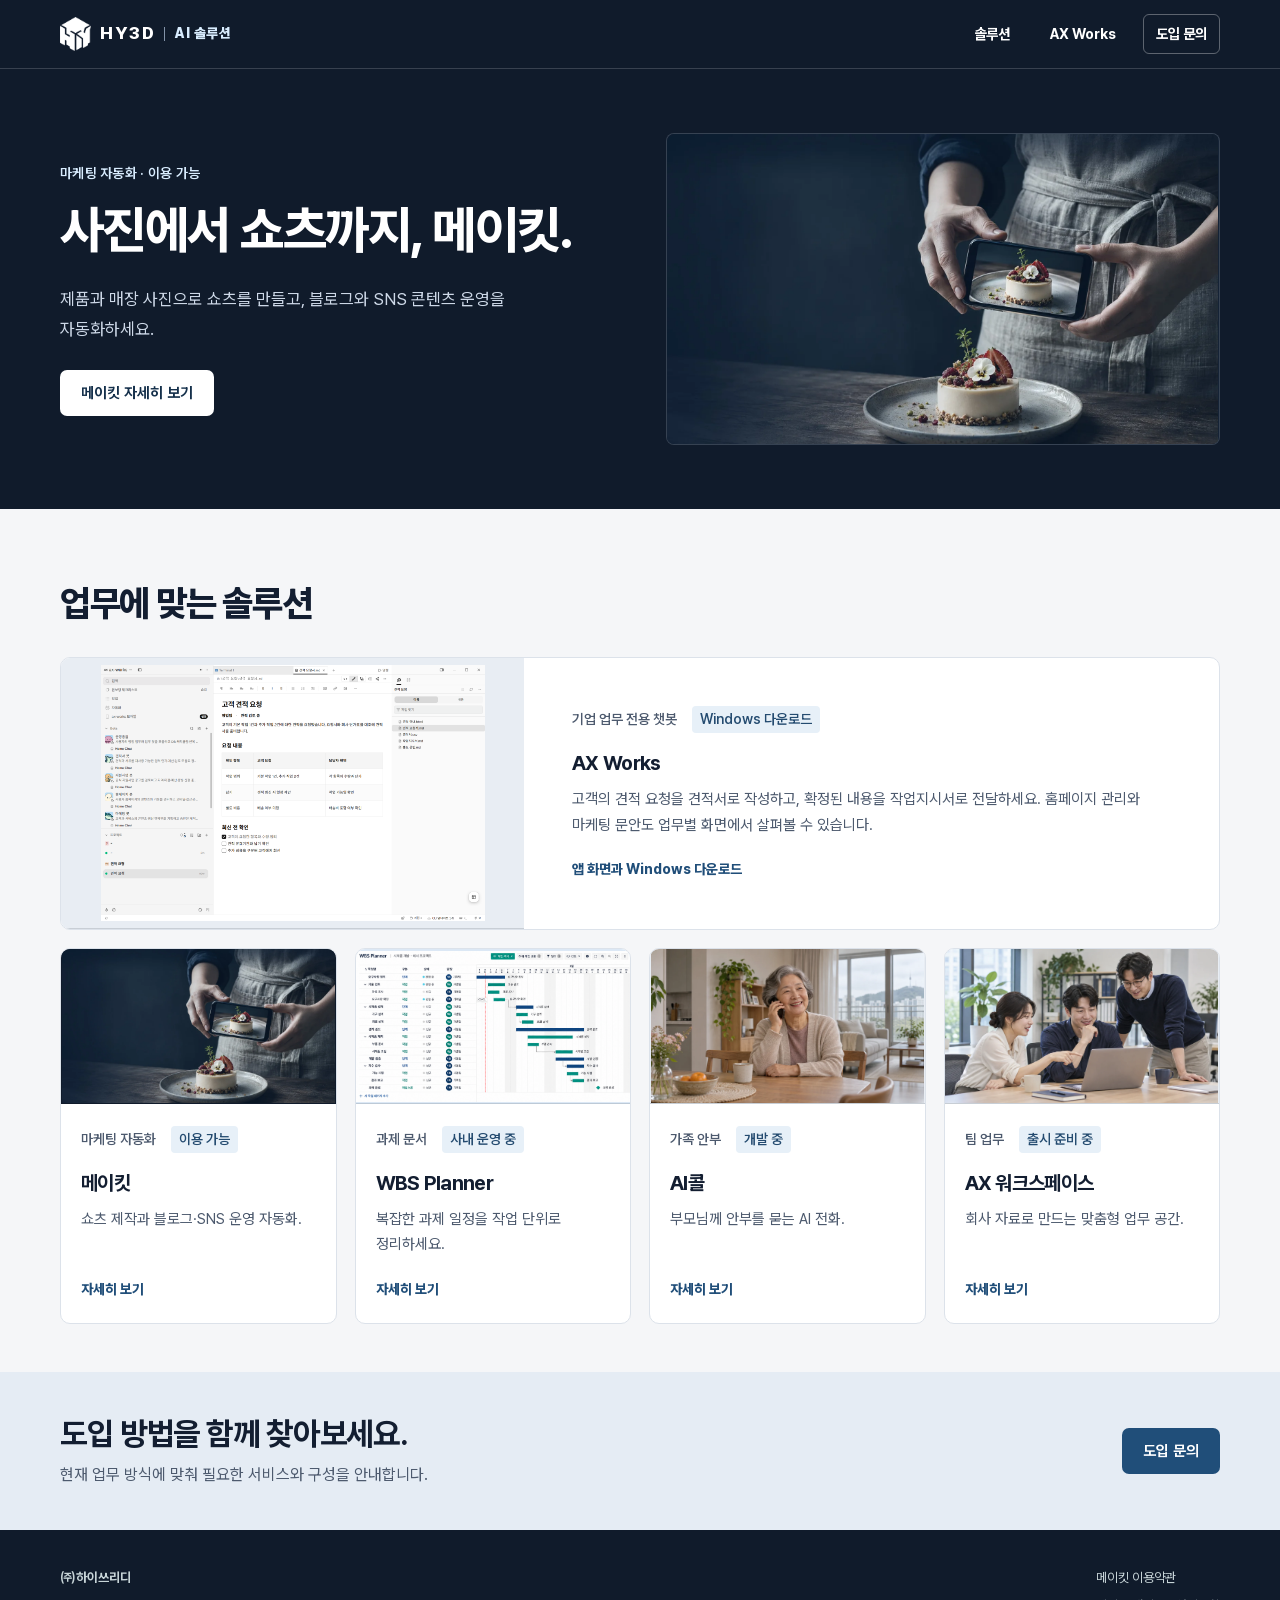
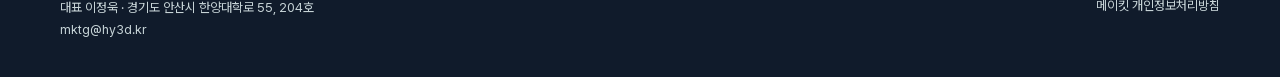
==== commit 18ddc42e: "Present customer quote workflows and simplify pricing into four cards" ====
--- a/index.html
+++ b/index.html
@@ -1,7 +1,7 @@
 <!doctype html><html lang="ko"><head><meta charset="utf-8"><meta name="viewport" content="width=device-width,initial-scale=1"><title>AI 솔루션 | 하이쓰리디 AI</title><meta name="description" content="기업 업무 전용 챗봇 AX Works와 메이킷, WBS Planner, AI콜, AX 워크스페이스 등 하이쓰리디의 AI 솔루션을 만나보세요."><link rel="stylesheet" href="/style.css?v=9"><link rel="canonical" href="https://ax.hy3d.kr/"><link rel="stylesheet" href="/refinements.css?v=2"><meta property="og:type" content="website"><meta property="og:site_name" content="HY3D AI"><meta property="og:locale" content="ko_KR"><meta property="og:title" content="AI 솔루션 | 하이쓰리디 AI"><meta property="og:description" content="기업 업무 전용 챗봇 AX Works와 메이킷, WBS Planner, AI콜, AX 워크스페이스 등 하이쓰리디의 AI 솔루션을 만나보세요."><meta property="og:url" content="https://ax.hy3d.kr/"><meta property="og:image" content="https://ax.hy3d.kr/assets/ax-ai-share.png"><meta property="og:image:width" content="1734"><meta property="og:image:height" content="907"><meta property="og:image:alt" content="AI 솔루션 | 하이쓰리디 AI"><meta name="twitter:card" content="summary_large_image"><meta name="twitter:title" content="AI 솔루션 | 하이쓰리디 AI"><meta name="twitter:description" content="기업 업무 전용 챗봇 AX Works와 메이킷, WBS Planner, AI콜, AX 워크스페이스 등 하이쓰리디의 AI 솔루션을 만나보세요."><meta name="twitter:image" content="https://ax.hy3d.kr/assets/ax-ai-share.png"><link rel="stylesheet" href="/ax-works/presentation.css"></head><body><a class="skip" href="#main">본문으로 이동</a><header class="bar"><div class="wrap nav"><a class="brand" href="/" aria-label="하이쓰리디 AI 솔루션 홈"><img src="/assets/hy3d-mark.png" width="31" height="35" alt=""><strong>HY3D</strong><small>AI 솔루션</small></a><nav aria-label="주 메뉴"><a href="/#solutions">솔루션</a><a href="/ax-works/">AX Works</a><a href="/contact/">도입 문의</a></nav></div></header><main id="main"><section class="hero hero-carousel" aria-label="하이쓰리디 AI 솔루션"><div class="wrap carousel-shell"><h1 class="sr-only">하이쓰리디 AI 솔루션</h1><div class="carousel-viewport" tabindex="0" role="region" aria-label="&#49556;&#47336;&#49496; &#49548;&#44060;. &#51340;&#50864; &#48169;&#54693;&#53412;&#47196; &#51060;&#46041;"><div class="carousel-track"><article class="hero-slide" aria-label="메이킷"><div class="slide-copy"><p class="eyebrow">마케팅 자동화 · 이용 가능</p><h2>사진에서 쇼츠까지, 메이킷.</h2><p class="lead">제품과 매장 사진으로 쇼츠를 만들고, 블로그와 SNS 콘텐츠 운영을 자동화하세요.</p><div class="actions"><a class="button primary" href="/makit/">메이킷 자세히 보기</a></div></div><div class="slide-media"><img src="/assets/hy3d-makit-photo.webp" width="1600" height="900" alt="휴대전화로 매장 제품을 촬영하는 모습" fetchpriority="high"></div></article><article class="hero-slide" aria-label="AX Works" inert>
   <div class="slide-copy"><p class="eyebrow">AX Works · 기업 업무 전용 챗봇</p><h2>견적서를 준비하고 작업지시서로 이어가세요.</h2><p class="lead">회사 양식으로 견적을 잡고, 확정된 작업을 담당자와 기한별로 정리하세요. 홈페이지 관리와 마케팅 원고 준비까지 한 프로젝트에서 진행합니다.</p><div class="actions"><a class="button primary" href="/ax-works/">업무별 설명과 앱 화면 보기</a></div></div>
-  <div class="slide-media"><img src="/assets/ax-works-workspace.png" width="1440" height="960" alt="AX Works의 업무 봇과 워크숍 운영 브리핑" loading="lazy"></div>
+  <div class="slide-media"><img src="/assets/ax-works-workspace.png?v=quote" width="1440" height="960" alt="AX Works의 업무 봇과 고객 견적 요청서" loading="lazy"></div>
 </article><article class="hero-slide" aria-label="WBS Planner" inert><div class="slide-copy"><p class="eyebrow">정부과제 문서 · 사내 운영 중</p><h2>복잡한 과제 일정을 작업 단위로 정리하세요.</h2><p class="lead">WBS와 간트 차트로 작업 구조, 일정 변경, 진행 상황을 한곳에서 확인하세요.</p><div class="actions"><a class="button primary" href="/wbs/">WBS Planner 자세히 보기</a></div></div><div class="slide-media wbs"><img src="/assets/wbs-product-overview.png" width="1690" height="931" alt="산출물별 작업 목록과 일정 막대를 함께 보여주는 WBS·간트 개념 이미지" loading="lazy"><span class="media-caption">예시 화면</span></div></article><article class="hero-slide" aria-label="AI콜" inert><div class="slide-copy"><p class="eyebrow">가족 안부 · 개발 중</p><h2>부모님께 안부를 묻는 AI 전화.</h2><p class="lead">혼자 사시는 부모님께 AI가 안부를 묻고 일상 이야기를 나누는 서비스를 개발하고 있습니다.</p><div class="actions"><a class="button primary" href="/ai-call/">AI콜 자세히 보기</a></div></div><div class="slide-media"><img src="/assets/ai-call-photo.webp" width="1440" height="810" alt="집에서 안부 전화를 받는 모습" loading="lazy"></div></article><article class="hero-slide" aria-label="AX 워크스페이스" inert><div class="slide-copy"><p class="eyebrow">팀 업무 · 출시 준비 중</p><h2>회사 업무에 맞춘 AI 워크스페이스.</h2><p class="lead">회사 자료와 업무 방식을 바탕으로 맞춤 업무 페이지를 만드는 서비스를 준비하고 있습니다.</p><div class="actions"><a class="button primary" href="/ax-workspace/">AX 워크스페이스 자세히 보기</a></div></div><div class="slide-media"><img src="/assets/ax-workspace-photo.webp" width="1440" height="810" alt="팀원들이 함께 업무를 검토하는 모습" loading="lazy"></div></article></div></div><p class="sr-only carousel-status"></p></div></section><section id="solutions" class="wrap section"><h2>업무에 맞는 솔루션</h2><div class="grid"><a class="card ax-hub-card" href="/ax-works/">
-  <div class="art" aria-hidden="true"><img src="/assets/ax-works-workspace.png" width="1440" height="960" alt="" loading="lazy"></div>
-  <div class="card-content"><div class="tags"><span>기업 업무 전용 챗봇</span><span>Windows 다운로드</span></div><h3>AX Works</h3><p>20명 워크숍 견적의 교재 수량이 제작팀 작업지시서로 이어집니다. 모집 페이지와 블로그·SNS 원고까지 Windows 앱 화면으로 살펴보세요.</p><span class="more">앱 화면과 Windows 다운로드</span></div>
-</a><a class="card" href="/makit/"><div aria-hidden="true" class="art makit"><img src="/assets/hy3d-makit-photo.webp" width="1600" height="900" alt="" loading="lazy"></div><div class="card-content"><div class="tags"><span>마케팅 자동화</span><span>이용 가능</span></div><h3>메이킷</h3><p>쇼츠 제작과 블로그·SNS 운영 자동화.</p><span class="more">자세히 보기</span></div></a><a class="card" href="/wbs/"><div aria-hidden="true" class="art wbs"><img src="/assets/wbs-product-overview.png" width="1690" height="931" alt="" loading="lazy"></div><div class="card-content"><div class="tags"><span>과제 문서</span><span>사내 운영 중</span></div><h3>WBS Planner</h3><p>복잡한 과제 일정을 작업 단위로 정리하세요.</p><span class="more">자세히 보기</span></div></a><a class="card" href="/ai-call/"><div aria-hidden="true" class="art ai-call"><img src="/assets/ai-call-photo.webp" width="1440" height="810" alt="집에서 안부 전화를 받는 모습" loading="lazy"></div><div class="card-content"><div class="tags"><span>가족 안부</span><span>개발 중</span></div><h3>AI콜</h3><p>부모님께 안부를 묻는 AI 전화.</p><span class="more">자세히 보기</span></div></a><a class="card" href="/ax-workspace/"><div aria-hidden="true" class="art ax-workspace"><img src="/assets/ax-workspace-photo.webp" width="1440" height="810" alt="팀원들이 함께 업무를 검토하는 모습" loading="lazy"></div><div class="card-content"><div class="tags"><span>팀 업무</span><span>출시 준비 중</span></div><h3>AX 워크스페이스</h3><p>회사 자료로 만드는 맞춤형 업무 공간.</p><span class="more">자세히 보기</span></div></a></div></section><section class="band"><div class="wrap band-inner"><div><h2>도입 방법을 함께 찾아보세요.</h2><p>현재 업무 방식에 맞춰 필요한 서비스와 구성을 안내합니다.</p></div><a class="button primary" href="/contact/">도입 문의</a></div></section></main><footer><div class="wrap foot"><div><strong>㈜하이쓰리디</strong><p>대표 이정욱 · 경기도 안산시 한양대학로 55, 204호</p><a href="mailto:mktg@hy3d.kr">mktg@hy3d.kr</a></div><div><a href="https://hy3d-ai.kr/terms_of_use/">메이킷 이용약관</a><a href="https://hy3d-ai.kr/privacy_policy/">메이킷 개인정보처리방침</a></div></div></footer><script src="/carousel.js?v=2" defer></script></body></html>+  <div class="art" aria-hidden="true"><img src="/assets/ax-works-workspace.png?v=quote" width="1440" height="960" alt="" loading="lazy"></div>
+  <div class="card-content"><div class="tags"><span>기업 업무 전용 챗봇</span><span>Windows 다운로드</span></div><h3>AX Works</h3><p>고객의 견적 요청을 견적서로 작성하고, 확정된 내용을 작업지시서로 전달하세요. 홈페이지 관리와 마케팅 문안도 업무별 화면에서 살펴볼 수 있습니다.</p><span class="more">앱 화면과 Windows 다운로드</span></div>
+</a><a class="card" href="/makit/"><div aria-hidden="true" class="art makit"><img src="/assets/hy3d-makit-photo.webp" width="1600" height="900" alt="" loading="lazy"></div><div class="card-content"><div class="tags"><span>마케팅 자동화</span><span>이용 가능</span></div><h3>메이킷</h3><p>쇼츠 제작과 블로그·SNS 운영 자동화.</p><span class="more">자세히 보기</span></div></a><a class="card" href="/wbs/"><div aria-hidden="true" class="art wbs"><img src="/assets/wbs-product-overview.png" width="1690" height="931" alt="" loading="lazy"></div><div class="card-content"><div class="tags"><span>과제 문서</span><span>사내 운영 중</span></div><h3>WBS Planner</h3><p>복잡한 과제 일정을 작업 단위로 정리하세요.</p><span class="more">자세히 보기</span></div></a><a class="card" href="/ai-call/"><div aria-hidden="true" class="art ai-call"><img src="/assets/ai-call-photo.webp" width="1440" height="810" alt="집에서 안부 전화를 받는 모습" loading="lazy"></div><div class="card-content"><div class="tags"><span>가족 안부</span><span>개발 중</span></div><h3>AI콜</h3><p>부모님께 안부를 묻는 AI 전화.</p><span class="more">자세히 보기</span></div></a><a class="card" href="/ax-workspace/"><div aria-hidden="true" class="art ax-workspace"><img src="/assets/ax-workspace-photo.webp" width="1440" height="810" alt="팀원들이 함께 업무를 검토하는 모습" loading="lazy"></div><div class="card-content"><div class="tags"><span>팀 업무</span><span>출시 준비 중</span></div><h3>AX 워크스페이스</h3><p>회사 자료로 만드는 맞춤형 업무 공간.</p><span class="more">자세히 보기</span></div></a></div></section><section class="band"><div class="wrap band-inner"><div><h2>도입 방법을 함께 찾아보세요.</h2><p>현재 업무 방식에 맞춰 필요한 서비스와 구성을 안내합니다.</p></div><a class="button primary" href="/contact/">도입 문의</a></div></section></main><footer><div class="wrap foot"><div><strong>㈜하이쓰리디</strong><p>대표 이정욱 · 경기도 안산시 한양대학로 55, 204호</p><a href="mailto:mktg@hy3d.kr">mktg@hy3d.kr</a></div><div><a href="https://hy3d-ai.kr/terms_of_use/">메이킷 이용약관</a><a href="https://hy3d-ai.kr/privacy_policy/">메이킷 개인정보처리방침</a></div></div></footer><script src="/carousel.js?v=2" defer></script></body></html>
--- a/ax-works/presentation.css
+++ b/ax-works/presentation.css
@@ -106,3 +106,22 @@
     padding: clamp(1.5rem, 4vw, 3rem);
   }
 }
+
+.ax-pricing { padding-block: clamp(2.5rem, 5vw, 4rem); }
+.ax-pricing h2 { margin: 0 0 1.4rem; }
+.ax-plan-grid { display: grid; grid-template-columns: repeat(4, minmax(0, 1fr)); gap: 1rem; }
+.ax-plan { background: white; border: 1px solid var(--line); border-radius: 10px; padding: clamp(1.1rem, 2vw, 1.7rem); }
+.ax-plan h3 { margin: 0; color: var(--accent); font-size: 1.125rem; }
+.ax-plan .plan-price { margin: .65rem 0 1.25rem; display: flex; flex-wrap: wrap; align-items: baseline; gap: .3rem; }
+.plan-price strong { font-size: clamp(1.4rem, 2.3vw, 2rem); letter-spacing: -.04em; line-height: 1.3; }
+.plan-price span, .plan-credit span { font-size: .875rem; color: var(--muted); }
+.ax-plan .plan-credit { display: grid; gap: .1rem; margin: 0; padding-top: .85rem; border-top: 1px solid var(--line); }
+.plan-credit strong { font-size: 1rem; }
+@media (max-width: 900px) { .ax-plan-grid { grid-template-columns: repeat(2, minmax(0, 1fr)); } }
+@media (max-width: 520px) {
+  .ax-plan-grid { gap: .6rem; }
+  .ax-plan { padding: .9rem .7rem; }
+  .plan-price strong { font-size: 1.25rem; }
+  .plan-credit strong { font-size: .875rem; }
+}
+@media (max-width: 350px) { .ax-plan-grid { grid-template-columns: 1fr; } }
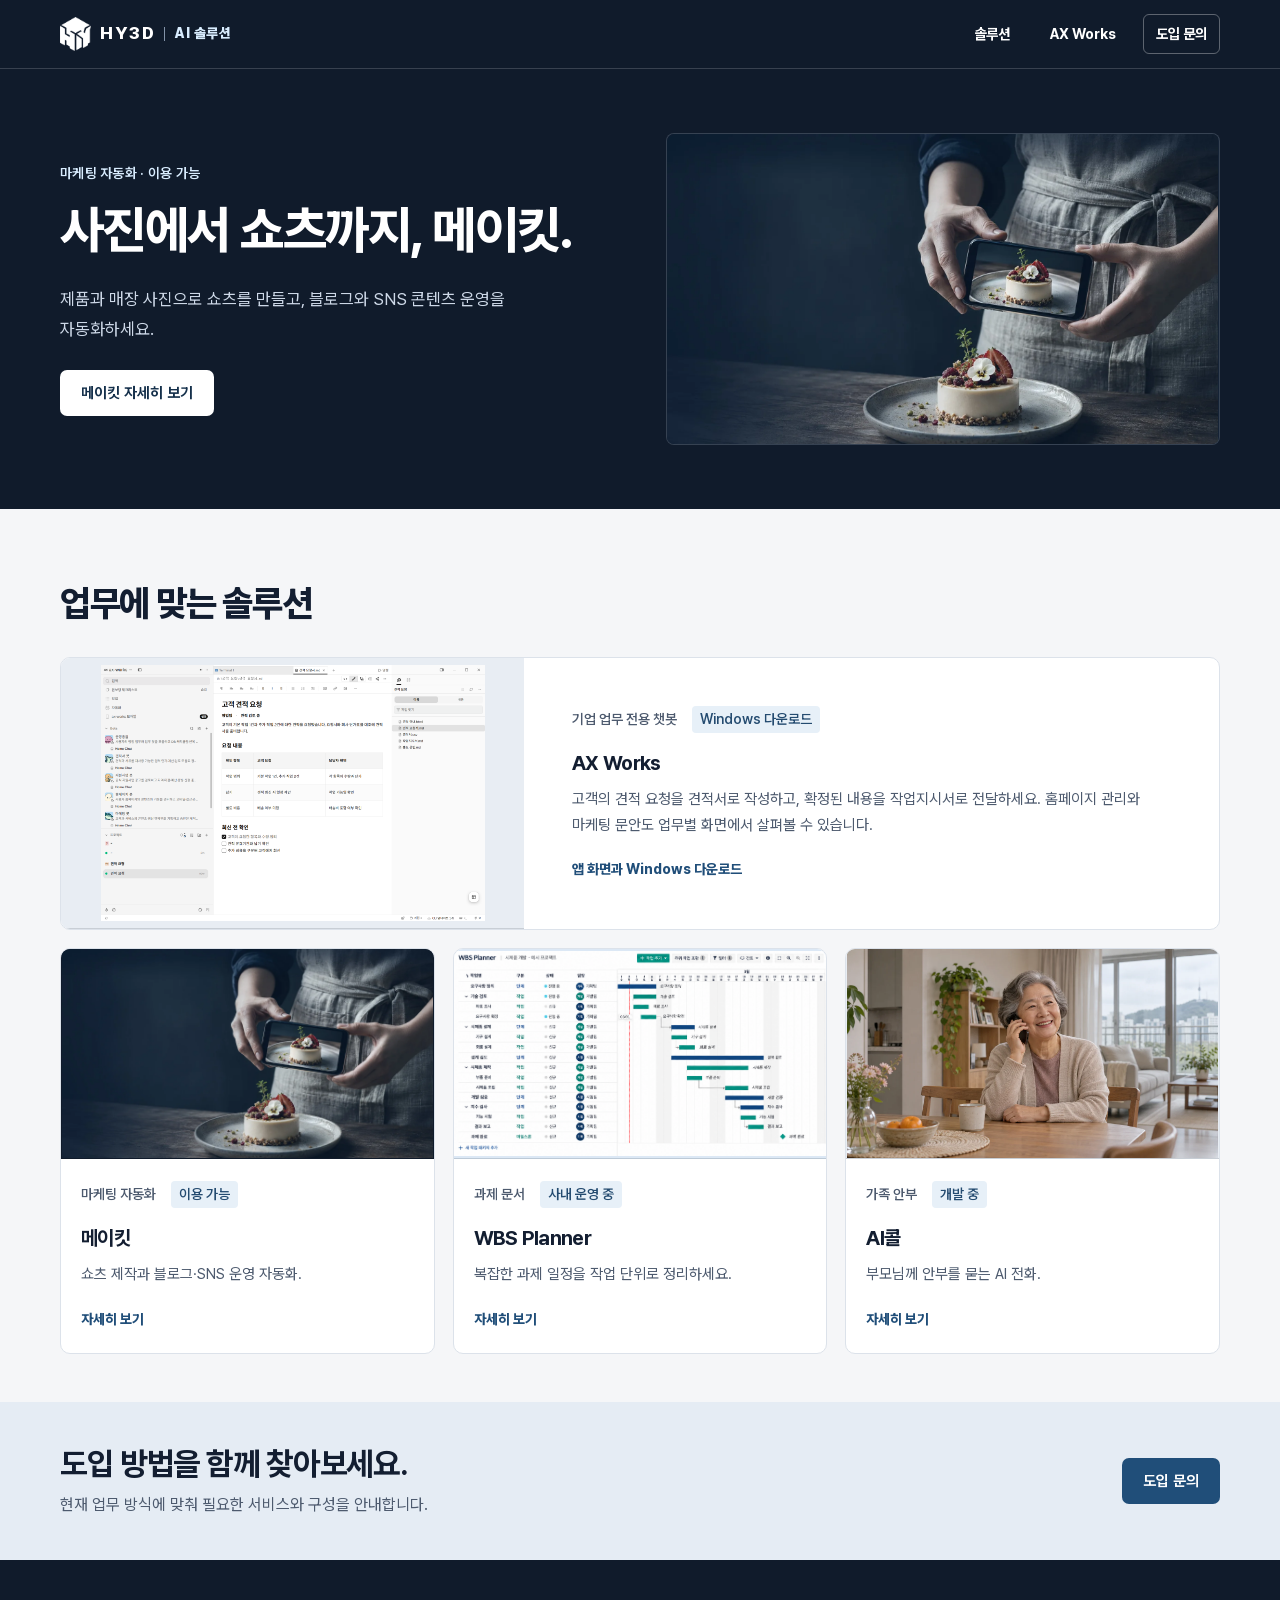
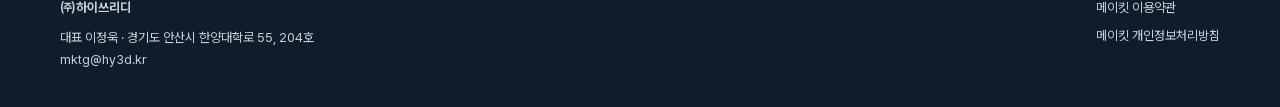
==== commit aebce6d0: "Consolidate AX Workspace listings and legacy links under AX Works" ====
--- a/index.html
+++ b/index.html
@@ -1,7 +1,7 @@
-<!doctype html><html lang="ko"><head><meta charset="utf-8"><meta name="viewport" content="width=device-width,initial-scale=1"><title>AI 솔루션 | 하이쓰리디 AI</title><meta name="description" content="기업 업무 전용 챗봇 AX Works와 메이킷, WBS Planner, AI콜, AX 워크스페이스 등 하이쓰리디의 AI 솔루션을 만나보세요."><link rel="stylesheet" href="/style.css?v=9"><link rel="canonical" href="https://ax.hy3d.kr/"><link rel="stylesheet" href="/refinements.css?v=2"><meta property="og:type" content="website"><meta property="og:site_name" content="HY3D AI"><meta property="og:locale" content="ko_KR"><meta property="og:title" content="AI 솔루션 | 하이쓰리디 AI"><meta property="og:description" content="기업 업무 전용 챗봇 AX Works와 메이킷, WBS Planner, AI콜, AX 워크스페이스 등 하이쓰리디의 AI 솔루션을 만나보세요."><meta property="og:url" content="https://ax.hy3d.kr/"><meta property="og:image" content="https://ax.hy3d.kr/assets/ax-ai-share.png"><meta property="og:image:width" content="1734"><meta property="og:image:height" content="907"><meta property="og:image:alt" content="AI 솔루션 | 하이쓰리디 AI"><meta name="twitter:card" content="summary_large_image"><meta name="twitter:title" content="AI 솔루션 | 하이쓰리디 AI"><meta name="twitter:description" content="기업 업무 전용 챗봇 AX Works와 메이킷, WBS Planner, AI콜, AX 워크스페이스 등 하이쓰리디의 AI 솔루션을 만나보세요."><meta name="twitter:image" content="https://ax.hy3d.kr/assets/ax-ai-share.png"><link rel="stylesheet" href="/ax-works/presentation.css"></head><body><a class="skip" href="#main">본문으로 이동</a><header class="bar"><div class="wrap nav"><a class="brand" href="/" aria-label="하이쓰리디 AI 솔루션 홈"><img src="/assets/hy3d-mark.png" width="31" height="35" alt=""><strong>HY3D</strong><small>AI 솔루션</small></a><nav aria-label="주 메뉴"><a href="/#solutions">솔루션</a><a href="/ax-works/">AX Works</a><a href="/contact/">도입 문의</a></nav></div></header><main id="main"><section class="hero hero-carousel" aria-label="하이쓰리디 AI 솔루션"><div class="wrap carousel-shell"><h1 class="sr-only">하이쓰리디 AI 솔루션</h1><div class="carousel-viewport" tabindex="0" role="region" aria-label="&#49556;&#47336;&#49496; &#49548;&#44060;. &#51340;&#50864; &#48169;&#54693;&#53412;&#47196; &#51060;&#46041;"><div class="carousel-track"><article class="hero-slide" aria-label="메이킷"><div class="slide-copy"><p class="eyebrow">마케팅 자동화 · 이용 가능</p><h2>사진에서 쇼츠까지, 메이킷.</h2><p class="lead">제품과 매장 사진으로 쇼츠를 만들고, 블로그와 SNS 콘텐츠 운영을 자동화하세요.</p><div class="actions"><a class="button primary" href="/makit/">메이킷 자세히 보기</a></div></div><div class="slide-media"><img src="/assets/hy3d-makit-photo.webp" width="1600" height="900" alt="휴대전화로 매장 제품을 촬영하는 모습" fetchpriority="high"></div></article><article class="hero-slide" aria-label="AX Works" inert>
+<!doctype html><html lang="ko"><head><meta charset="utf-8"><meta name="viewport" content="width=device-width,initial-scale=1"><title>AI 솔루션 | 하이쓰리디 AI</title><meta name="description" content="기업 업무 전용 챗봇 AX Works를 비롯해 메이킷, WBS Planner, AI콜까지 하이쓰리디의 AI 솔루션을 만나보세요."><link rel="stylesheet" href="/style.css?v=9"><link rel="canonical" href="https://ax.hy3d.kr/"><link rel="stylesheet" href="/refinements.css?v=3"><meta property="og:type" content="website"><meta property="og:site_name" content="HY3D AI"><meta property="og:locale" content="ko_KR"><meta property="og:title" content="AI 솔루션 | 하이쓰리디 AI"><meta property="og:description" content="기업 업무 전용 챗봇 AX Works를 비롯해 메이킷, WBS Planner, AI콜까지 하이쓰리디의 AI 솔루션을 만나보세요."><meta property="og:url" content="https://ax.hy3d.kr/"><meta property="og:image" content="https://ax.hy3d.kr/assets/ax-ai-share.png"><meta property="og:image:width" content="1734"><meta property="og:image:height" content="907"><meta property="og:image:alt" content="AI 솔루션 | 하이쓰리디 AI"><meta name="twitter:card" content="summary_large_image"><meta name="twitter:title" content="AI 솔루션 | 하이쓰리디 AI"><meta name="twitter:description" content="기업 업무 전용 챗봇 AX Works를 비롯해 메이킷, WBS Planner, AI콜까지 하이쓰리디의 AI 솔루션을 만나보세요."><meta name="twitter:image" content="https://ax.hy3d.kr/assets/ax-ai-share.png"><link rel="stylesheet" href="/ax-works/presentation.css"></head><body><a class="skip" href="#main">본문으로 이동</a><header class="bar"><div class="wrap nav"><a class="brand" href="/" aria-label="하이쓰리디 AI 솔루션 홈"><img src="/assets/hy3d-mark.png" width="31" height="35" alt=""><strong>HY3D</strong><small>AI 솔루션</small></a><nav aria-label="주 메뉴"><a href="/#solutions">솔루션</a><a href="/ax-works/">AX Works</a><a href="/contact/">도입 문의</a></nav></div></header><main id="main"><section class="hero hero-carousel" aria-label="하이쓰리디 AI 솔루션"><div class="wrap carousel-shell"><h1 class="sr-only">하이쓰리디 AI 솔루션</h1><div class="carousel-viewport" tabindex="0" role="region" aria-label="&#49556;&#47336;&#49496; &#49548;&#44060;. &#51340;&#50864; &#48169;&#54693;&#53412;&#47196; &#51060;&#46041;"><div class="carousel-track"><article class="hero-slide" aria-label="메이킷"><div class="slide-copy"><p class="eyebrow">마케팅 자동화 · 이용 가능</p><h2>사진에서 쇼츠까지, 메이킷.</h2><p class="lead">제품과 매장 사진으로 쇼츠를 만들고, 블로그와 SNS 콘텐츠 운영을 자동화하세요.</p><div class="actions"><a class="button primary" href="/makit/">메이킷 자세히 보기</a></div></div><div class="slide-media"><img src="/assets/hy3d-makit-photo.webp" width="1600" height="900" alt="휴대전화로 매장 제품을 촬영하는 모습" fetchpriority="high"></div></article><article class="hero-slide" aria-label="AX Works" inert>
   <div class="slide-copy"><p class="eyebrow">AX Works · 기업 업무 전용 챗봇</p><h2>견적서를 준비하고 작업지시서로 이어가세요.</h2><p class="lead">회사 양식으로 견적을 잡고, 확정된 작업을 담당자와 기한별로 정리하세요. 홈페이지 관리와 마케팅 원고 준비까지 한 프로젝트에서 진행합니다.</p><div class="actions"><a class="button primary" href="/ax-works/">업무별 설명과 앱 화면 보기</a></div></div>
   <div class="slide-media"><img src="/assets/ax-works-workspace.png?v=quote" width="1440" height="960" alt="AX Works의 업무 봇과 고객 견적 요청서" loading="lazy"></div>
-</article><article class="hero-slide" aria-label="WBS Planner" inert><div class="slide-copy"><p class="eyebrow">정부과제 문서 · 사내 운영 중</p><h2>복잡한 과제 일정을 작업 단위로 정리하세요.</h2><p class="lead">WBS와 간트 차트로 작업 구조, 일정 변경, 진행 상황을 한곳에서 확인하세요.</p><div class="actions"><a class="button primary" href="/wbs/">WBS Planner 자세히 보기</a></div></div><div class="slide-media wbs"><img src="/assets/wbs-product-overview.png" width="1690" height="931" alt="산출물별 작업 목록과 일정 막대를 함께 보여주는 WBS·간트 개념 이미지" loading="lazy"><span class="media-caption">예시 화면</span></div></article><article class="hero-slide" aria-label="AI콜" inert><div class="slide-copy"><p class="eyebrow">가족 안부 · 개발 중</p><h2>부모님께 안부를 묻는 AI 전화.</h2><p class="lead">혼자 사시는 부모님께 AI가 안부를 묻고 일상 이야기를 나누는 서비스를 개발하고 있습니다.</p><div class="actions"><a class="button primary" href="/ai-call/">AI콜 자세히 보기</a></div></div><div class="slide-media"><img src="/assets/ai-call-photo.webp" width="1440" height="810" alt="집에서 안부 전화를 받는 모습" loading="lazy"></div></article><article class="hero-slide" aria-label="AX 워크스페이스" inert><div class="slide-copy"><p class="eyebrow">팀 업무 · 출시 준비 중</p><h2>회사 업무에 맞춘 AI 워크스페이스.</h2><p class="lead">회사 자료와 업무 방식을 바탕으로 맞춤 업무 페이지를 만드는 서비스를 준비하고 있습니다.</p><div class="actions"><a class="button primary" href="/ax-workspace/">AX 워크스페이스 자세히 보기</a></div></div><div class="slide-media"><img src="/assets/ax-workspace-photo.webp" width="1440" height="810" alt="팀원들이 함께 업무를 검토하는 모습" loading="lazy"></div></article></div></div><p class="sr-only carousel-status"></p></div></section><section id="solutions" class="wrap section"><h2>업무에 맞는 솔루션</h2><div class="grid"><a class="card ax-hub-card" href="/ax-works/">
+</article><article class="hero-slide" aria-label="WBS Planner" inert><div class="slide-copy"><p class="eyebrow">정부과제 문서 · 사내 운영 중</p><h2>복잡한 과제 일정을 작업 단위로 정리하세요.</h2><p class="lead">WBS와 간트 차트로 작업 구조, 일정 변경, 진행 상황을 한곳에서 확인하세요.</p><div class="actions"><a class="button primary" href="/wbs/">WBS Planner 자세히 보기</a></div></div><div class="slide-media wbs"><img src="/assets/wbs-product-overview.png" width="1690" height="931" alt="산출물별 작업 목록과 일정 막대를 함께 보여주는 WBS·간트 개념 이미지" loading="lazy"><span class="media-caption">예시 화면</span></div></article><article class="hero-slide" aria-label="AI콜" inert><div class="slide-copy"><p class="eyebrow">가족 안부 · 개발 중</p><h2>부모님께 안부를 묻는 AI 전화.</h2><p class="lead">혼자 사시는 부모님께 AI가 안부를 묻고 일상 이야기를 나누는 서비스를 개발하고 있습니다.</p><div class="actions"><a class="button primary" href="/ai-call/">AI콜 자세히 보기</a></div></div><div class="slide-media"><img src="/assets/ai-call-photo.webp" width="1440" height="810" alt="집에서 안부 전화를 받는 모습" loading="lazy"></div></article></div></div><p class="sr-only carousel-status"></p></div></section><section id="solutions" class="wrap section"><h2>업무에 맞는 솔루션</h2><div class="grid"><a class="card ax-hub-card" href="/ax-works/">
   <div class="art" aria-hidden="true"><img src="/assets/ax-works-workspace.png?v=quote" width="1440" height="960" alt="" loading="lazy"></div>
   <div class="card-content"><div class="tags"><span>기업 업무 전용 챗봇</span><span>Windows 다운로드</span></div><h3>AX Works</h3><p>고객의 견적 요청을 견적서로 작성하고, 확정된 내용을 작업지시서로 전달하세요. 홈페이지 관리와 마케팅 문안도 업무별 화면에서 살펴볼 수 있습니다.</p><span class="more">앱 화면과 Windows 다운로드</span></div>
-</a><a class="card" href="/makit/"><div aria-hidden="true" class="art makit"><img src="/assets/hy3d-makit-photo.webp" width="1600" height="900" alt="" loading="lazy"></div><div class="card-content"><div class="tags"><span>마케팅 자동화</span><span>이용 가능</span></div><h3>메이킷</h3><p>쇼츠 제작과 블로그·SNS 운영 자동화.</p><span class="more">자세히 보기</span></div></a><a class="card" href="/wbs/"><div aria-hidden="true" class="art wbs"><img src="/assets/wbs-product-overview.png" width="1690" height="931" alt="" loading="lazy"></div><div class="card-content"><div class="tags"><span>과제 문서</span><span>사내 운영 중</span></div><h3>WBS Planner</h3><p>복잡한 과제 일정을 작업 단위로 정리하세요.</p><span class="more">자세히 보기</span></div></a><a class="card" href="/ai-call/"><div aria-hidden="true" class="art ai-call"><img src="/assets/ai-call-photo.webp" width="1440" height="810" alt="집에서 안부 전화를 받는 모습" loading="lazy"></div><div class="card-content"><div class="tags"><span>가족 안부</span><span>개발 중</span></div><h3>AI콜</h3><p>부모님께 안부를 묻는 AI 전화.</p><span class="more">자세히 보기</span></div></a><a class="card" href="/ax-workspace/"><div aria-hidden="true" class="art ax-workspace"><img src="/assets/ax-workspace-photo.webp" width="1440" height="810" alt="팀원들이 함께 업무를 검토하는 모습" loading="lazy"></div><div class="card-content"><div class="tags"><span>팀 업무</span><span>출시 준비 중</span></div><h3>AX 워크스페이스</h3><p>회사 자료로 만드는 맞춤형 업무 공간.</p><span class="more">자세히 보기</span></div></a></div></section><section class="band"><div class="wrap band-inner"><div><h2>도입 방법을 함께 찾아보세요.</h2><p>현재 업무 방식에 맞춰 필요한 서비스와 구성을 안내합니다.</p></div><a class="button primary" href="/contact/">도입 문의</a></div></section></main><footer><div class="wrap foot"><div><strong>㈜하이쓰리디</strong><p>대표 이정욱 · 경기도 안산시 한양대학로 55, 204호</p><a href="mailto:mktg@hy3d.kr">mktg@hy3d.kr</a></div><div><a href="https://hy3d-ai.kr/terms_of_use/">메이킷 이용약관</a><a href="https://hy3d-ai.kr/privacy_policy/">메이킷 개인정보처리방침</a></div></div></footer><script src="/carousel.js?v=2" defer></script></body></html>
+</a><a class="card" href="/makit/"><div aria-hidden="true" class="art makit"><img src="/assets/hy3d-makit-photo.webp" width="1600" height="900" alt="" loading="lazy"></div><div class="card-content"><div class="tags"><span>마케팅 자동화</span><span>이용 가능</span></div><h3>메이킷</h3><p>쇼츠 제작과 블로그·SNS 운영 자동화.</p><span class="more">자세히 보기</span></div></a><a class="card" href="/wbs/"><div aria-hidden="true" class="art wbs"><img src="/assets/wbs-product-overview.png" width="1690" height="931" alt="" loading="lazy"></div><div class="card-content"><div class="tags"><span>과제 문서</span><span>사내 운영 중</span></div><h3>WBS Planner</h3><p>복잡한 과제 일정을 작업 단위로 정리하세요.</p><span class="more">자세히 보기</span></div></a><a class="card" href="/ai-call/"><div aria-hidden="true" class="art ai-call"><img src="/assets/ai-call-photo.webp" width="1440" height="810" alt="집에서 안부 전화를 받는 모습" loading="lazy"></div><div class="card-content"><div class="tags"><span>가족 안부</span><span>개발 중</span></div><h3>AI콜</h3><p>부모님께 안부를 묻는 AI 전화.</p><span class="more">자세히 보기</span></div></a></div></section><section class="band"><div class="wrap band-inner"><div><h2>도입 방법을 함께 찾아보세요.</h2><p>현재 업무 방식에 맞춰 필요한 서비스와 구성을 안내합니다.</p></div><a class="button primary" href="/contact/">도입 문의</a></div></section></main><footer><div class="wrap foot"><div><strong>㈜하이쓰리디</strong><p>대표 이정욱 · 경기도 안산시 한양대학로 55, 204호</p><a href="mailto:mktg@hy3d.kr">mktg@hy3d.kr</a></div><div><a href="https://hy3d-ai.kr/terms_of_use/">메이킷 이용약관</a><a href="https://hy3d-ai.kr/privacy_policy/">메이킷 개인정보처리방침</a></div></div></footer><script src="/carousel.js?v=2" defer></script></body></html>
--- a/refinements.css
+++ b/refinements.css
@@ -84,8 +84,10 @@
 .contact { padding-block: 40px; }
 .contact-solution-grid a { padding: 24px; }
 .contact-solution-grid p { font-size: .9375rem; }
+@media (min-width: 761px) {
+  #solutions .grid { grid-template-columns: repeat(3, minmax(0, 1fr)); gap: 18px; }
+}
 @media (min-width: 1060px) {
-  #solutions .grid { grid-template-columns: repeat(4, minmax(0, 1fr)); gap: 18px; }
   #solutions .card-content { padding: 22px 20px; }
   #solutions .card-content h3 { font-size: 1.25rem; }
   #solutions .card-content p { font-size: .9375rem; }
--- a/ax-works/presentation.css
+++ b/ax-works/presentation.css
@@ -117,6 +117,9 @@
 .plan-price span, .plan-credit span { font-size: .875rem; color: var(--muted); }
 .ax-plan .plan-credit { display: grid; gap: .1rem; margin: 0; padding-top: .85rem; border-top: 1px solid var(--line); }
 .plan-credit strong { font-size: 1rem; }
+.ax-plan .plan-note { margin: .75rem 0 0; color: var(--muted); font-size: .875rem; line-height: 1.5; }
+.ax-plan .plan-services { padding-inline-start: 1.1em; }
+.plan-services li + li { margin-top: .15rem; }
 @media (max-width: 900px) { .ax-plan-grid { grid-template-columns: repeat(2, minmax(0, 1fr)); } }
 @media (max-width: 520px) {
   .ax-plan-grid { gap: .6rem; }
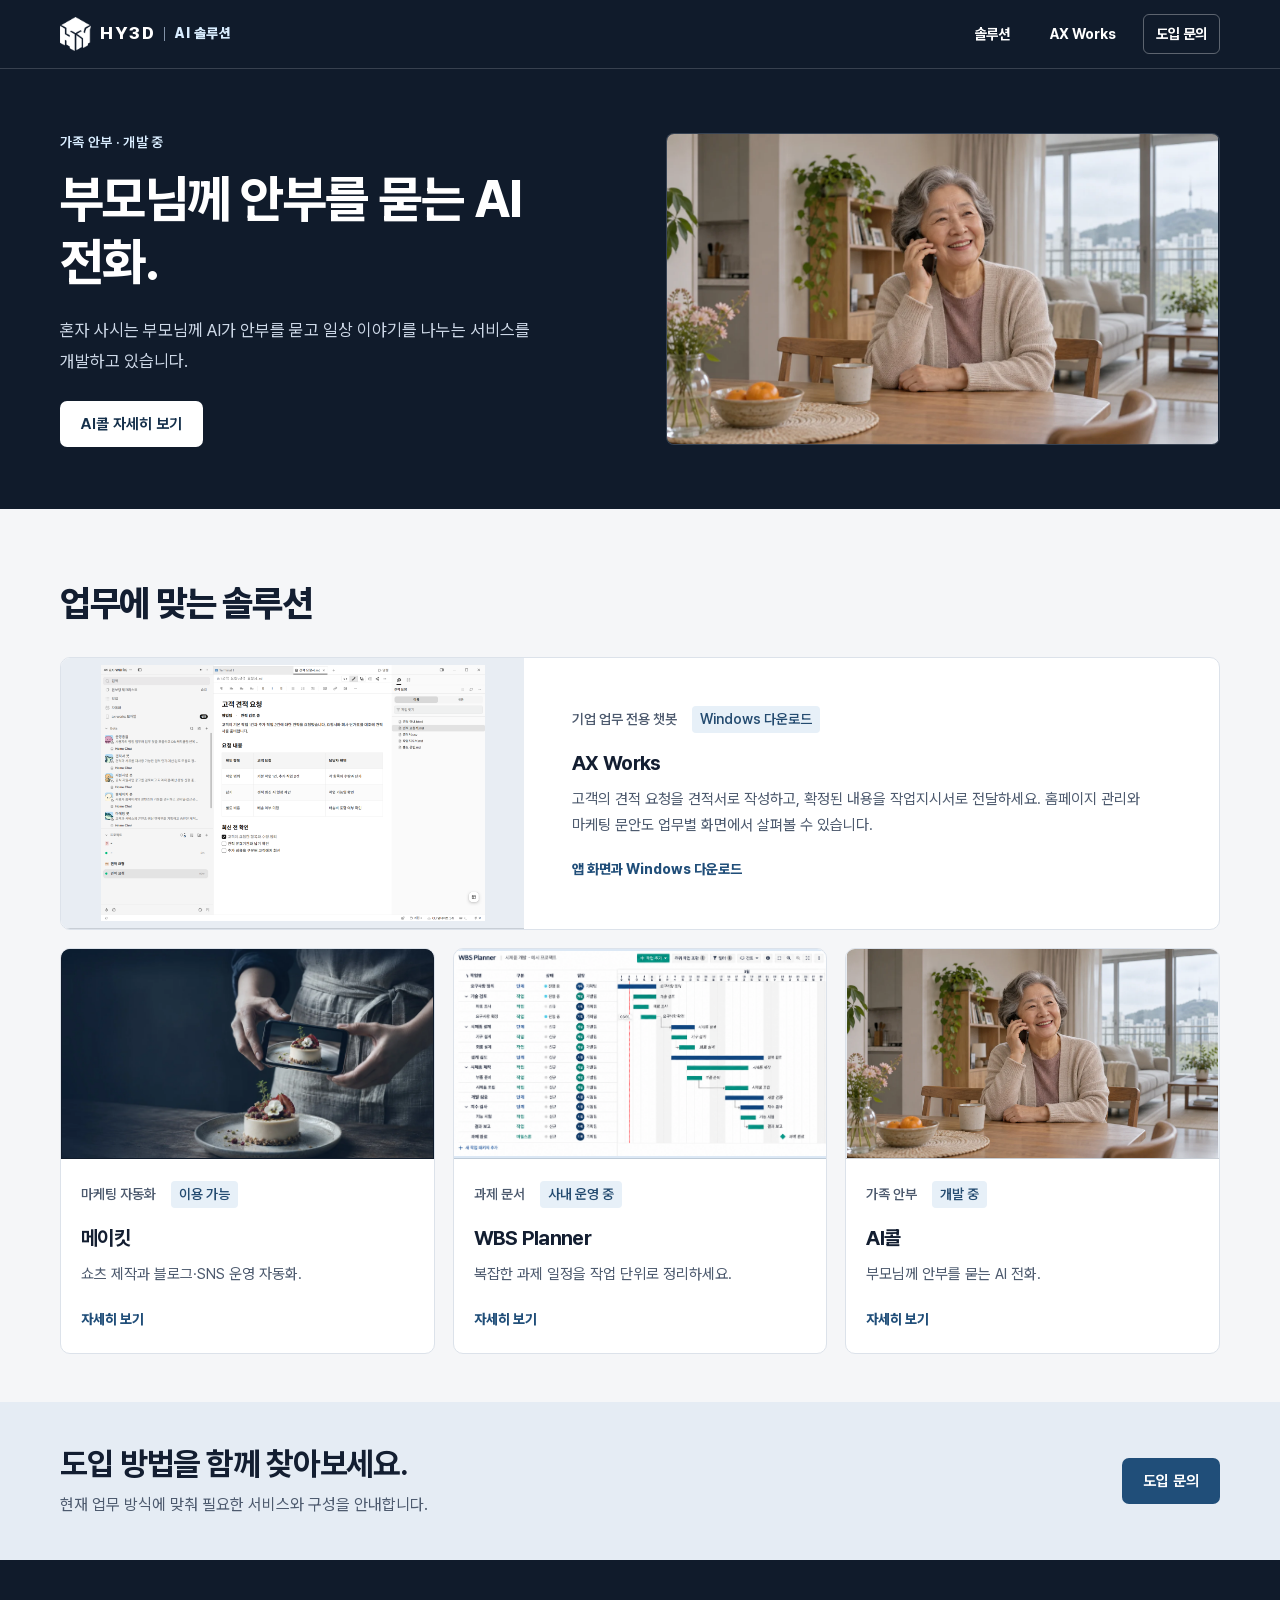
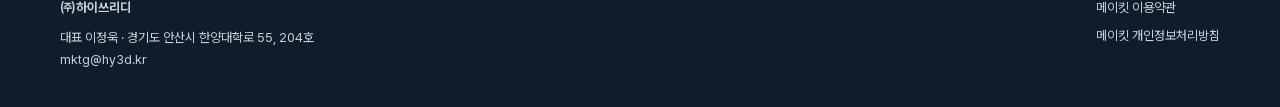
==== commit eb6385c4: "Loop the homepage banner seamlessly across the last slide" ====
--- a/index.html
+++ b/index.html
@@ -1,7 +1,7 @@
-<!doctype html><html lang="ko"><head><meta charset="utf-8"><meta name="viewport" content="width=device-width,initial-scale=1"><title>AI 솔루션 | 하이쓰리디 AI</title><meta name="description" content="기업 업무 전용 챗봇 AX Works를 비롯해 메이킷, WBS Planner, AI콜까지 하이쓰리디의 AI 솔루션을 만나보세요."><link rel="stylesheet" href="/style.css?v=9"><link rel="canonical" href="https://ax.hy3d.kr/"><link rel="stylesheet" href="/refinements.css?v=3"><meta property="og:type" content="website"><meta property="og:site_name" content="HY3D AI"><meta property="og:locale" content="ko_KR"><meta property="og:title" content="AI 솔루션 | 하이쓰리디 AI"><meta property="og:description" content="기업 업무 전용 챗봇 AX Works를 비롯해 메이킷, WBS Planner, AI콜까지 하이쓰리디의 AI 솔루션을 만나보세요."><meta property="og:url" content="https://ax.hy3d.kr/"><meta property="og:image" content="https://ax.hy3d.kr/assets/ax-ai-share.png"><meta property="og:image:width" content="1734"><meta property="og:image:height" content="907"><meta property="og:image:alt" content="AI 솔루션 | 하이쓰리디 AI"><meta name="twitter:card" content="summary_large_image"><meta name="twitter:title" content="AI 솔루션 | 하이쓰리디 AI"><meta name="twitter:description" content="기업 업무 전용 챗봇 AX Works를 비롯해 메이킷, WBS Planner, AI콜까지 하이쓰리디의 AI 솔루션을 만나보세요."><meta name="twitter:image" content="https://ax.hy3d.kr/assets/ax-ai-share.png"><link rel="stylesheet" href="/ax-works/presentation.css"></head><body><a class="skip" href="#main">본문으로 이동</a><header class="bar"><div class="wrap nav"><a class="brand" href="/" aria-label="하이쓰리디 AI 솔루션 홈"><img src="/assets/hy3d-mark.png" width="31" height="35" alt=""><strong>HY3D</strong><small>AI 솔루션</small></a><nav aria-label="주 메뉴"><a href="/#solutions">솔루션</a><a href="/ax-works/">AX Works</a><a href="/contact/">도입 문의</a></nav></div></header><main id="main"><section class="hero hero-carousel" aria-label="하이쓰리디 AI 솔루션"><div class="wrap carousel-shell"><h1 class="sr-only">하이쓰리디 AI 솔루션</h1><div class="carousel-viewport" tabindex="0" role="region" aria-label="&#49556;&#47336;&#49496; &#49548;&#44060;. &#51340;&#50864; &#48169;&#54693;&#53412;&#47196; &#51060;&#46041;"><div class="carousel-track"><article class="hero-slide" aria-label="메이킷"><div class="slide-copy"><p class="eyebrow">마케팅 자동화 · 이용 가능</p><h2>사진에서 쇼츠까지, 메이킷.</h2><p class="lead">제품과 매장 사진으로 쇼츠를 만들고, 블로그와 SNS 콘텐츠 운영을 자동화하세요.</p><div class="actions"><a class="button primary" href="/makit/">메이킷 자세히 보기</a></div></div><div class="slide-media"><img src="/assets/hy3d-makit-photo.webp" width="1600" height="900" alt="휴대전화로 매장 제품을 촬영하는 모습" fetchpriority="high"></div></article><article class="hero-slide" aria-label="AX Works" inert>
+<!doctype html><html lang="ko"><head><meta charset="utf-8"><meta name="viewport" content="width=device-width,initial-scale=1"><title>AI 솔루션 | 하이쓰리디 AI</title><meta name="description" content="기업 업무 전용 챗봇 AX Works를 비롯해 메이킷, WBS Planner, AI콜까지 하이쓰리디의 AI 솔루션을 만나보세요."><link rel="stylesheet" href="/style.css?v=9"><link rel="canonical" href="https://ax.hy3d.kr/"><link rel="stylesheet" href="/refinements.css?v=3"><meta property="og:type" content="website"><meta property="og:site_name" content="HY3D AI"><meta property="og:locale" content="ko_KR"><meta property="og:title" content="AI 솔루션 | 하이쓰리디 AI"><meta property="og:description" content="기업 업무 전용 챗봇 AX Works를 비롯해 메이킷, WBS Planner, AI콜까지 하이쓰리디의 AI 솔루션을 만나보세요."><meta property="og:url" content="https://ax.hy3d.kr/"><meta property="og:image" content="https://ax.hy3d.kr/assets/ax-ai-share.png"><meta property="og:image:width" content="1734"><meta property="og:image:height" content="907"><meta property="og:image:alt" content="AI 솔루션 | 하이쓰리디 AI"><meta name="twitter:card" content="summary_large_image"><meta name="twitter:title" content="AI 솔루션 | 하이쓰리디 AI"><meta name="twitter:description" content="기업 업무 전용 챗봇 AX Works를 비롯해 메이킷, WBS Planner, AI콜까지 하이쓰리디의 AI 솔루션을 만나보세요."><meta name="twitter:image" content="https://ax.hy3d.kr/assets/ax-ai-share.png"><link rel="stylesheet" href="/ax-works/presentation.css"></head><body><a class="skip" href="#main">본문으로 이동</a><header class="bar"><div class="wrap nav"><a class="brand" href="/" aria-label="하이쓰리디 AI 솔루션 홈"><img src="/assets/hy3d-mark.png" width="31" height="35" alt=""><strong>HY3D</strong><small>AI 솔루션</small></a><nav aria-label="주 메뉴"><a href="/#solutions">솔루션</a><a href="/ax-works/">AX Works</a><a href="/contact/">도입 문의</a></nav></div></header><main id="main"><section class="hero hero-carousel" aria-label="하이쓰리디 AI 솔루션"><div class="wrap carousel-shell"><h1 class="sr-only">하이쓰리디 AI 솔루션</h1><div class="carousel-viewport" tabindex="0" role="region" aria-label="솔루션 소개. 좌우 방향키로 이동, 스페이스바로 자동 전환 일시정지 또는 재개"><div class="carousel-track"><article class="hero-slide" aria-label="메이킷"><div class="slide-copy"><p class="eyebrow">마케팅 자동화 · 이용 가능</p><h2>사진에서 쇼츠까지, 메이킷.</h2><p class="lead">제품과 매장 사진으로 쇼츠를 만들고, 블로그와 SNS 콘텐츠 운영을 자동화하세요.</p><div class="actions"><a class="button primary" href="/makit/">메이킷 자세히 보기</a></div></div><div class="slide-media"><img src="/assets/hy3d-makit-photo.webp" width="1600" height="900" alt="휴대전화로 매장 제품을 촬영하는 모습" fetchpriority="high"></div></article><article class="hero-slide" aria-label="AX Works" inert>
   <div class="slide-copy"><p class="eyebrow">AX Works · 기업 업무 전용 챗봇</p><h2>견적서를 준비하고 작업지시서로 이어가세요.</h2><p class="lead">회사 양식으로 견적을 잡고, 확정된 작업을 담당자와 기한별로 정리하세요. 홈페이지 관리와 마케팅 원고 준비까지 한 프로젝트에서 진행합니다.</p><div class="actions"><a class="button primary" href="/ax-works/">업무별 설명과 앱 화면 보기</a></div></div>
   <div class="slide-media"><img src="/assets/ax-works-workspace.png?v=quote" width="1440" height="960" alt="AX Works의 업무 봇과 고객 견적 요청서" loading="lazy"></div>
 </article><article class="hero-slide" aria-label="WBS Planner" inert><div class="slide-copy"><p class="eyebrow">정부과제 문서 · 사내 운영 중</p><h2>복잡한 과제 일정을 작업 단위로 정리하세요.</h2><p class="lead">WBS와 간트 차트로 작업 구조, 일정 변경, 진행 상황을 한곳에서 확인하세요.</p><div class="actions"><a class="button primary" href="/wbs/">WBS Planner 자세히 보기</a></div></div><div class="slide-media wbs"><img src="/assets/wbs-product-overview.png" width="1690" height="931" alt="산출물별 작업 목록과 일정 막대를 함께 보여주는 WBS·간트 개념 이미지" loading="lazy"><span class="media-caption">예시 화면</span></div></article><article class="hero-slide" aria-label="AI콜" inert><div class="slide-copy"><p class="eyebrow">가족 안부 · 개발 중</p><h2>부모님께 안부를 묻는 AI 전화.</h2><p class="lead">혼자 사시는 부모님께 AI가 안부를 묻고 일상 이야기를 나누는 서비스를 개발하고 있습니다.</p><div class="actions"><a class="button primary" href="/ai-call/">AI콜 자세히 보기</a></div></div><div class="slide-media"><img src="/assets/ai-call-photo.webp" width="1440" height="810" alt="집에서 안부 전화를 받는 모습" loading="lazy"></div></article></div></div><p class="sr-only carousel-status"></p></div></section><section id="solutions" class="wrap section"><h2>업무에 맞는 솔루션</h2><div class="grid"><a class="card ax-hub-card" href="/ax-works/">
   <div class="art" aria-hidden="true"><img src="/assets/ax-works-workspace.png?v=quote" width="1440" height="960" alt="" loading="lazy"></div>
   <div class="card-content"><div class="tags"><span>기업 업무 전용 챗봇</span><span>Windows 다운로드</span></div><h3>AX Works</h3><p>고객의 견적 요청을 견적서로 작성하고, 확정된 내용을 작업지시서로 전달하세요. 홈페이지 관리와 마케팅 문안도 업무별 화면에서 살펴볼 수 있습니다.</p><span class="more">앱 화면과 Windows 다운로드</span></div>
-</a><a class="card" href="/makit/"><div aria-hidden="true" class="art makit"><img src="/assets/hy3d-makit-photo.webp" width="1600" height="900" alt="" loading="lazy"></div><div class="card-content"><div class="tags"><span>마케팅 자동화</span><span>이용 가능</span></div><h3>메이킷</h3><p>쇼츠 제작과 블로그·SNS 운영 자동화.</p><span class="more">자세히 보기</span></div></a><a class="card" href="/wbs/"><div aria-hidden="true" class="art wbs"><img src="/assets/wbs-product-overview.png" width="1690" height="931" alt="" loading="lazy"></div><div class="card-content"><div class="tags"><span>과제 문서</span><span>사내 운영 중</span></div><h3>WBS Planner</h3><p>복잡한 과제 일정을 작업 단위로 정리하세요.</p><span class="more">자세히 보기</span></div></a><a class="card" href="/ai-call/"><div aria-hidden="true" class="art ai-call"><img src="/assets/ai-call-photo.webp" width="1440" height="810" alt="집에서 안부 전화를 받는 모습" loading="lazy"></div><div class="card-content"><div class="tags"><span>가족 안부</span><span>개발 중</span></div><h3>AI콜</h3><p>부모님께 안부를 묻는 AI 전화.</p><span class="more">자세히 보기</span></div></a></div></section><section class="band"><div class="wrap band-inner"><div><h2>도입 방법을 함께 찾아보세요.</h2><p>현재 업무 방식에 맞춰 필요한 서비스와 구성을 안내합니다.</p></div><a class="button primary" href="/contact/">도입 문의</a></div></section></main><footer><div class="wrap foot"><div><strong>㈜하이쓰리디</strong><p>대표 이정욱 · 경기도 안산시 한양대학로 55, 204호</p><a href="mailto:mktg@hy3d.kr">mktg@hy3d.kr</a></div><div><a href="https://hy3d-ai.kr/terms_of_use/">메이킷 이용약관</a><a href="https://hy3d-ai.kr/privacy_policy/">메이킷 개인정보처리방침</a></div></div></footer><script src="/carousel.js?v=2" defer></script></body></html>
+</a><a class="card" href="/makit/"><div aria-hidden="true" class="art makit"><img src="/assets/hy3d-makit-photo.webp" width="1600" height="900" alt="" loading="lazy"></div><div class="card-content"><div class="tags"><span>마케팅 자동화</span><span>이용 가능</span></div><h3>메이킷</h3><p>쇼츠 제작과 블로그·SNS 운영 자동화.</p><span class="more">자세히 보기</span></div></a><a class="card" href="/wbs/"><div aria-hidden="true" class="art wbs"><img src="/assets/wbs-product-overview.png" width="1690" height="931" alt="" loading="lazy"></div><div class="card-content"><div class="tags"><span>과제 문서</span><span>사내 운영 중</span></div><h3>WBS Planner</h3><p>복잡한 과제 일정을 작업 단위로 정리하세요.</p><span class="more">자세히 보기</span></div></a><a class="card" href="/ai-call/"><div aria-hidden="true" class="art ai-call"><img src="/assets/ai-call-photo.webp" width="1440" height="810" alt="집에서 안부 전화를 받는 모습" loading="lazy"></div><div class="card-content"><div class="tags"><span>가족 안부</span><span>개발 중</span></div><h3>AI콜</h3><p>부모님께 안부를 묻는 AI 전화.</p><span class="more">자세히 보기</span></div></a></div></section><section class="band"><div class="wrap band-inner"><div><h2>도입 방법을 함께 찾아보세요.</h2><p>현재 업무 방식에 맞춰 필요한 서비스와 구성을 안내합니다.</p></div><a class="button primary" href="/contact/">도입 문의</a></div></section></main><footer><div class="wrap foot"><div><strong>㈜하이쓰리디</strong><p>대표 이정욱 · 경기도 안산시 한양대학로 55, 204호</p><a href="mailto:mktg@hy3d.kr">mktg@hy3d.kr</a></div><div><a href="https://hy3d-ai.kr/terms_of_use/">메이킷 이용약관</a><a href="https://hy3d-ai.kr/privacy_policy/">메이킷 개인정보처리방침</a></div></div></footer><script src="/carousel.js?v=4" defer></script></body></html>
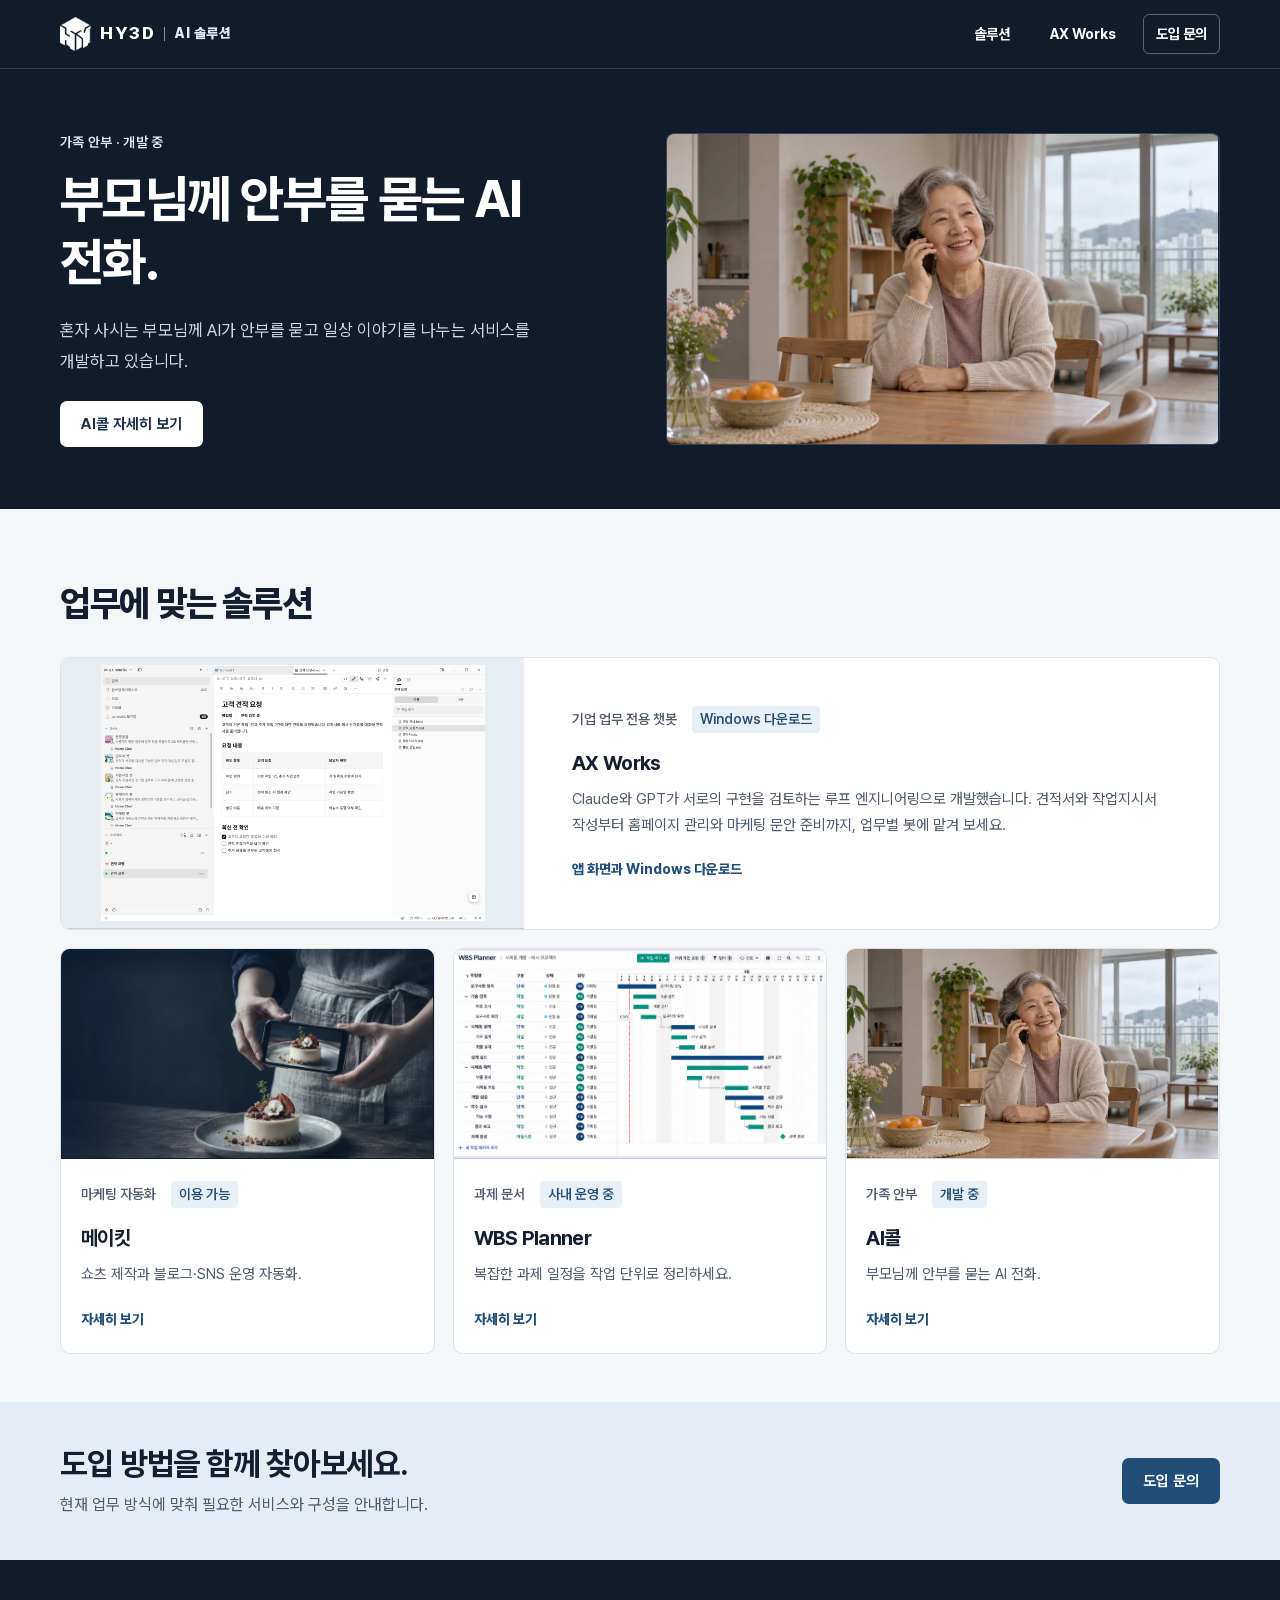
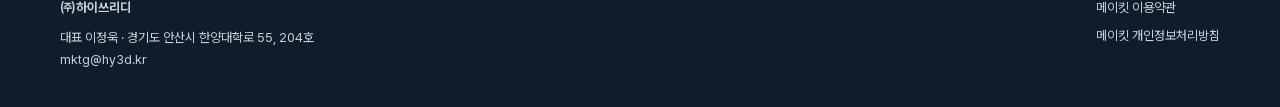
==== commit 0795f2a6: "Explain Claude and GPT loop engineering on the AX Works site" ====
--- a/index.html
+++ b/index.html
@@ -3,5 +3,5 @@
   <div class="slide-media"><img src="/assets/ax-works-workspace.png?v=quote" width="1440" height="960" alt="AX Works의 업무 봇과 고객 견적 요청서" loading="lazy"></div>
 </article><article class="hero-slide" aria-label="WBS Planner" inert><div class="slide-copy"><p class="eyebrow">정부과제 문서 · 사내 운영 중</p><h2>복잡한 과제 일정을 작업 단위로 정리하세요.</h2><p class="lead">WBS와 간트 차트로 작업 구조, 일정 변경, 진행 상황을 한곳에서 확인하세요.</p><div class="actions"><a class="button primary" href="/wbs/">WBS Planner 자세히 보기</a></div></div><div class="slide-media wbs"><img src="/assets/wbs-product-overview.png" width="1690" height="931" alt="산출물별 작업 목록과 일정 막대를 함께 보여주는 WBS·간트 개념 이미지" loading="lazy"><span class="media-caption">예시 화면</span></div></article><article class="hero-slide" aria-label="AI콜" inert><div class="slide-copy"><p class="eyebrow">가족 안부 · 개발 중</p><h2>부모님께 안부를 묻는 AI 전화.</h2><p class="lead">혼자 사시는 부모님께 AI가 안부를 묻고 일상 이야기를 나누는 서비스를 개발하고 있습니다.</p><div class="actions"><a class="button primary" href="/ai-call/">AI콜 자세히 보기</a></div></div><div class="slide-media"><img src="/assets/ai-call-photo.webp" width="1440" height="810" alt="집에서 안부 전화를 받는 모습" loading="lazy"></div></article></div></div><p class="sr-only carousel-status"></p></div></section><section id="solutions" class="wrap section"><h2>업무에 맞는 솔루션</h2><div class="grid"><a class="card ax-hub-card" href="/ax-works/">
   <div class="art" aria-hidden="true"><img src="/assets/ax-works-workspace.png?v=quote" width="1440" height="960" alt="" loading="lazy"></div>
-  <div class="card-content"><div class="tags"><span>기업 업무 전용 챗봇</span><span>Windows 다운로드</span></div><h3>AX Works</h3><p>고객의 견적 요청을 견적서로 작성하고, 확정된 내용을 작업지시서로 전달하세요. 홈페이지 관리와 마케팅 문안도 업무별 화면에서 살펴볼 수 있습니다.</p><span class="more">앱 화면과 Windows 다운로드</span></div>
+  <div class="card-content"><div class="tags"><span>기업 업무 전용 챗봇</span><span>Windows 다운로드</span></div><h3>AX Works</h3><p>Claude와 GPT가 서로의 구현을 검토하는 루프 엔지니어링으로 개발했습니다. 견적서와 작업지시서 작성부터 홈페이지 관리와 마케팅 문안 준비까지, 업무별 봇에 맡겨 보세요.</p><span class="more">앱 화면과 Windows 다운로드</span></div>
 </a><a class="card" href="/makit/"><div aria-hidden="true" class="art makit"><img src="/assets/hy3d-makit-photo.webp" width="1600" height="900" alt="" loading="lazy"></div><div class="card-content"><div class="tags"><span>마케팅 자동화</span><span>이용 가능</span></div><h3>메이킷</h3><p>쇼츠 제작과 블로그·SNS 운영 자동화.</p><span class="more">자세히 보기</span></div></a><a class="card" href="/wbs/"><div aria-hidden="true" class="art wbs"><img src="/assets/wbs-product-overview.png" width="1690" height="931" alt="" loading="lazy"></div><div class="card-content"><div class="tags"><span>과제 문서</span><span>사내 운영 중</span></div><h3>WBS Planner</h3><p>복잡한 과제 일정을 작업 단위로 정리하세요.</p><span class="more">자세히 보기</span></div></a><a class="card" href="/ai-call/"><div aria-hidden="true" class="art ai-call"><img src="/assets/ai-call-photo.webp" width="1440" height="810" alt="집에서 안부 전화를 받는 모습" loading="lazy"></div><div class="card-content"><div class="tags"><span>가족 안부</span><span>개발 중</span></div><h3>AI콜</h3><p>부모님께 안부를 묻는 AI 전화.</p><span class="more">자세히 보기</span></div></a></div></section><section class="band"><div class="wrap band-inner"><div><h2>도입 방법을 함께 찾아보세요.</h2><p>현재 업무 방식에 맞춰 필요한 서비스와 구성을 안내합니다.</p></div><a class="button primary" href="/contact/">도입 문의</a></div></section></main><footer><div class="wrap foot"><div><strong>㈜하이쓰리디</strong><p>대표 이정욱 · 경기도 안산시 한양대학로 55, 204호</p><a href="mailto:mktg@hy3d.kr">mktg@hy3d.kr</a></div><div><a href="https://hy3d-ai.kr/terms_of_use/">메이킷 이용약관</a><a href="https://hy3d-ai.kr/privacy_policy/">메이킷 개인정보처리방침</a></div></div></footer><script src="/carousel.js?v=4" defer></script></body></html>
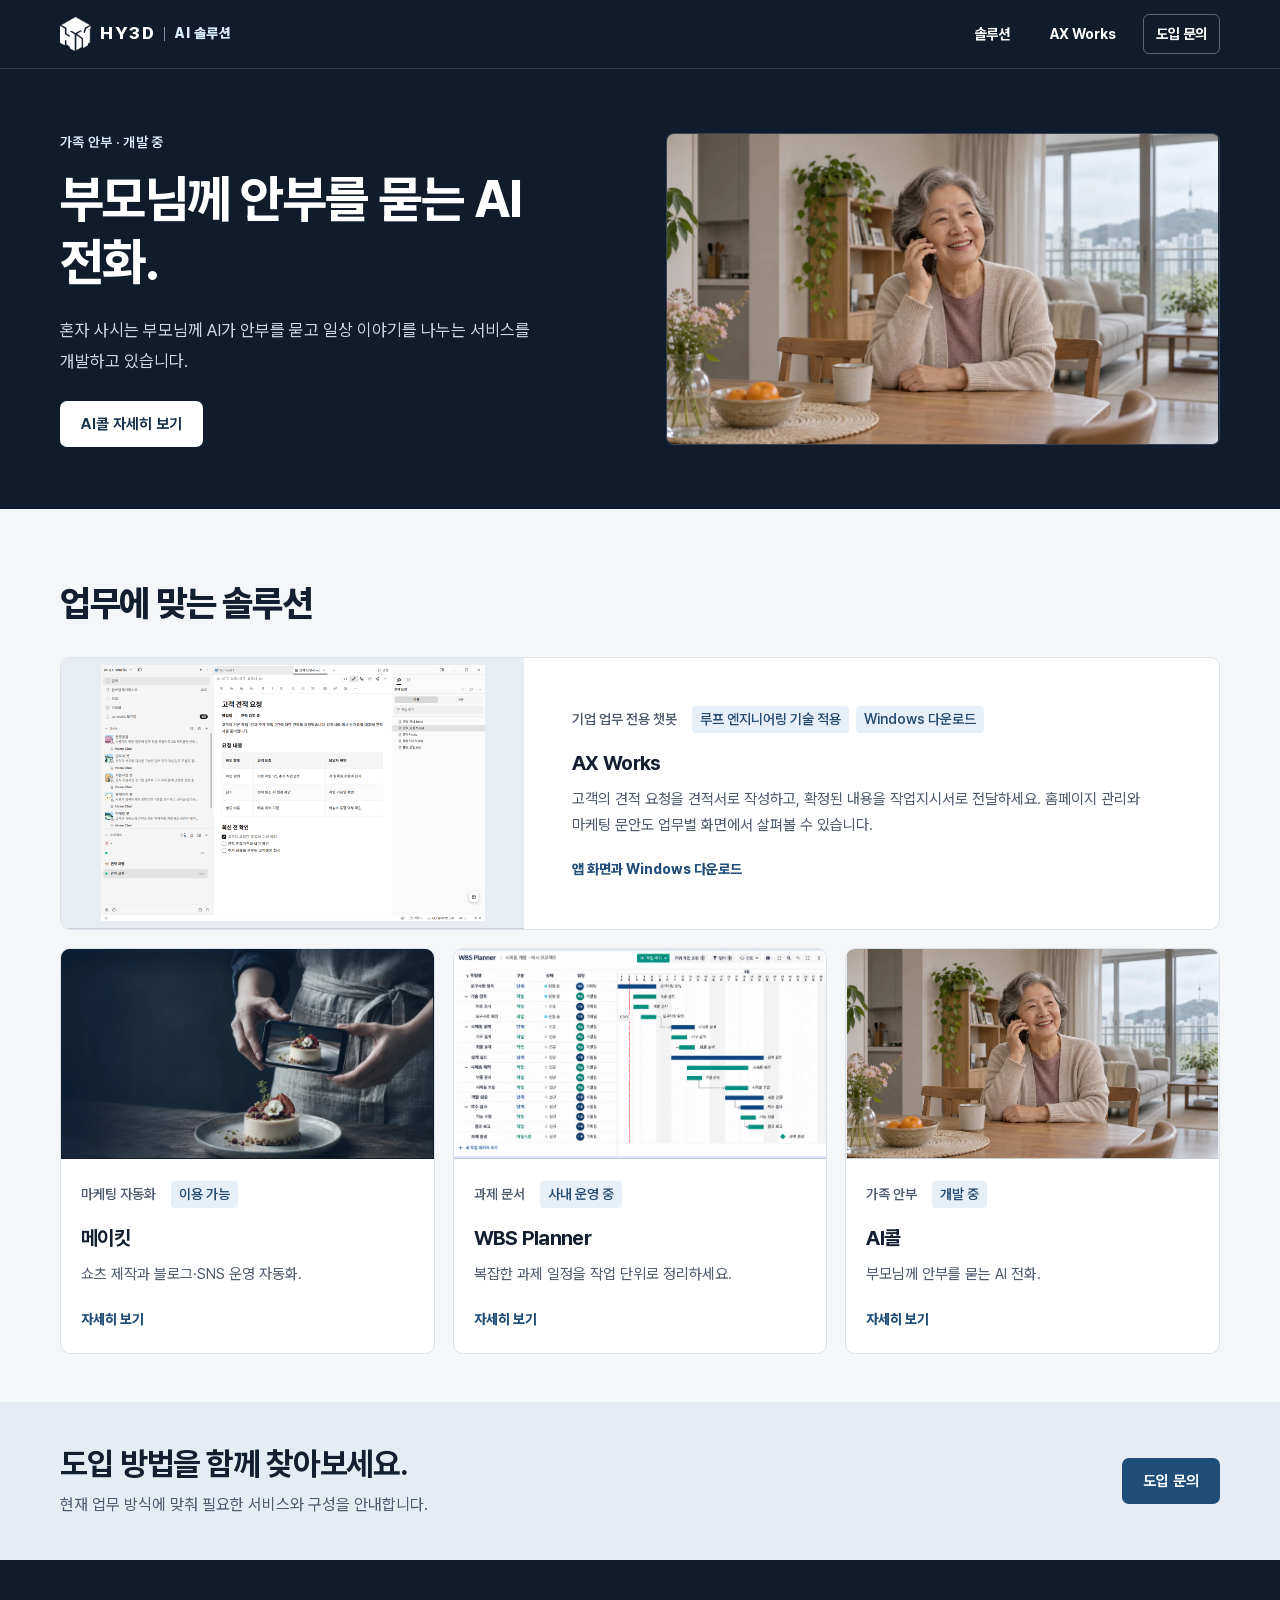
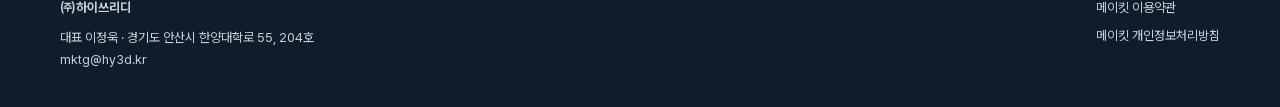
==== commit 5b0050d2: "Present loop engineering as a standalone AX Works technology" ====
--- a/index.html
+++ b/index.html
@@ -3,5 +3,5 @@
   <div class="slide-media"><img src="/assets/ax-works-workspace.png?v=quote" width="1440" height="960" alt="AX Works의 업무 봇과 고객 견적 요청서" loading="lazy"></div>
 </article><article class="hero-slide" aria-label="WBS Planner" inert><div class="slide-copy"><p class="eyebrow">정부과제 문서 · 사내 운영 중</p><h2>복잡한 과제 일정을 작업 단위로 정리하세요.</h2><p class="lead">WBS와 간트 차트로 작업 구조, 일정 변경, 진행 상황을 한곳에서 확인하세요.</p><div class="actions"><a class="button primary" href="/wbs/">WBS Planner 자세히 보기</a></div></div><div class="slide-media wbs"><img src="/assets/wbs-product-overview.png" width="1690" height="931" alt="산출물별 작업 목록과 일정 막대를 함께 보여주는 WBS·간트 개념 이미지" loading="lazy"><span class="media-caption">예시 화면</span></div></article><article class="hero-slide" aria-label="AI콜" inert><div class="slide-copy"><p class="eyebrow">가족 안부 · 개발 중</p><h2>부모님께 안부를 묻는 AI 전화.</h2><p class="lead">혼자 사시는 부모님께 AI가 안부를 묻고 일상 이야기를 나누는 서비스를 개발하고 있습니다.</p><div class="actions"><a class="button primary" href="/ai-call/">AI콜 자세히 보기</a></div></div><div class="slide-media"><img src="/assets/ai-call-photo.webp" width="1440" height="810" alt="집에서 안부 전화를 받는 모습" loading="lazy"></div></article></div></div><p class="sr-only carousel-status"></p></div></section><section id="solutions" class="wrap section"><h2>업무에 맞는 솔루션</h2><div class="grid"><a class="card ax-hub-card" href="/ax-works/">
   <div class="art" aria-hidden="true"><img src="/assets/ax-works-workspace.png?v=quote" width="1440" height="960" alt="" loading="lazy"></div>
-  <div class="card-content"><div class="tags"><span>기업 업무 전용 챗봇</span><span>Windows 다운로드</span></div><h3>AX Works</h3><p>Claude와 GPT가 서로의 구현을 검토하는 루프 엔지니어링으로 개발했습니다. 견적서와 작업지시서 작성부터 홈페이지 관리와 마케팅 문안 준비까지, 업무별 봇에 맡겨 보세요.</p><span class="more">앱 화면과 Windows 다운로드</span></div>
+  <div class="card-content"><div class="tags"><span>기업 업무 전용 챗봇</span><span>루프 엔지니어링 기술 적용</span><span>Windows 다운로드</span></div><h3>AX Works</h3><p>고객의 견적 요청을 견적서로 작성하고, 확정된 내용을 작업지시서로 전달하세요. 홈페이지 관리와 마케팅 문안도 업무별 화면에서 살펴볼 수 있습니다.</p><span class="more">앱 화면과 Windows 다운로드</span></div>
 </a><a class="card" href="/makit/"><div aria-hidden="true" class="art makit"><img src="/assets/hy3d-makit-photo.webp" width="1600" height="900" alt="" loading="lazy"></div><div class="card-content"><div class="tags"><span>마케팅 자동화</span><span>이용 가능</span></div><h3>메이킷</h3><p>쇼츠 제작과 블로그·SNS 운영 자동화.</p><span class="more">자세히 보기</span></div></a><a class="card" href="/wbs/"><div aria-hidden="true" class="art wbs"><img src="/assets/wbs-product-overview.png" width="1690" height="931" alt="" loading="lazy"></div><div class="card-content"><div class="tags"><span>과제 문서</span><span>사내 운영 중</span></div><h3>WBS Planner</h3><p>복잡한 과제 일정을 작업 단위로 정리하세요.</p><span class="more">자세히 보기</span></div></a><a class="card" href="/ai-call/"><div aria-hidden="true" class="art ai-call"><img src="/assets/ai-call-photo.webp" width="1440" height="810" alt="집에서 안부 전화를 받는 모습" loading="lazy"></div><div class="card-content"><div class="tags"><span>가족 안부</span><span>개발 중</span></div><h3>AI콜</h3><p>부모님께 안부를 묻는 AI 전화.</p><span class="more">자세히 보기</span></div></a></div></section><section class="band"><div class="wrap band-inner"><div><h2>도입 방법을 함께 찾아보세요.</h2><p>현재 업무 방식에 맞춰 필요한 서비스와 구성을 안내합니다.</p></div><a class="button primary" href="/contact/">도입 문의</a></div></section></main><footer><div class="wrap foot"><div><strong>㈜하이쓰리디</strong><p>대표 이정욱 · 경기도 안산시 한양대학로 55, 204호</p><a href="mailto:mktg@hy3d.kr">mktg@hy3d.kr</a></div><div><a href="https://hy3d-ai.kr/terms_of_use/">메이킷 이용약관</a><a href="https://hy3d-ai.kr/privacy_policy/">메이킷 개인정보처리방침</a></div></div></footer><script src="/carousel.js?v=4" defer></script></body></html>
--- a/ax-works/presentation.css
+++ b/ax-works/presentation.css
@@ -3,6 +3,8 @@
   gap: clamp(2rem, 5vw, 4rem);
 }
 .ax-hero .lead { max-width: 33rem; }
+.ax-technology { padding-block: 1.5rem; border-bottom: 1px solid var(--line); }
+.ax-technology h2 { margin: 0; font-size: 1.2rem; color: var(--accent); }
 .ax-intro, .ax-chapter { padding-block: clamp(3rem, 7vw, 6rem); scroll-margin-top: 1.25rem; }
 .ax-intro { background: white; border-bottom: 1px solid var(--line); }
 .ax-intro h2, .chapter-heading h2 {
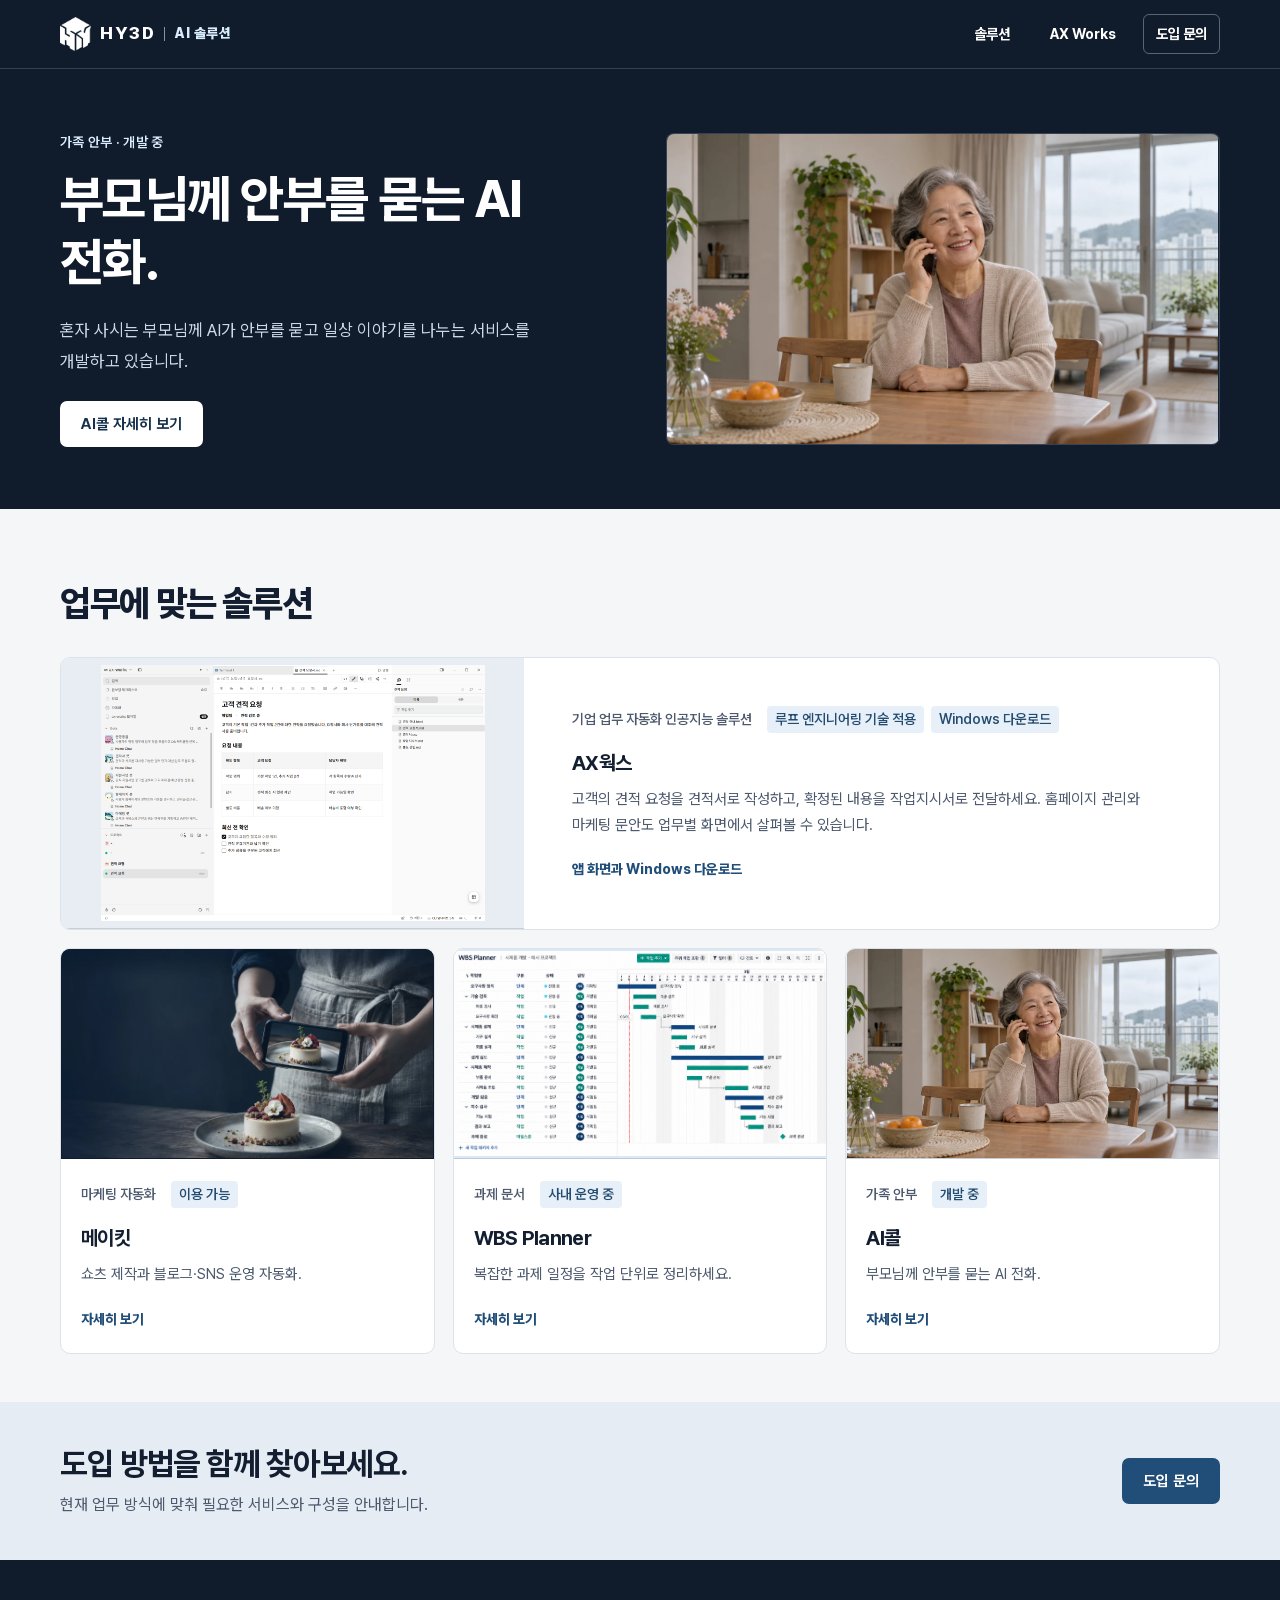
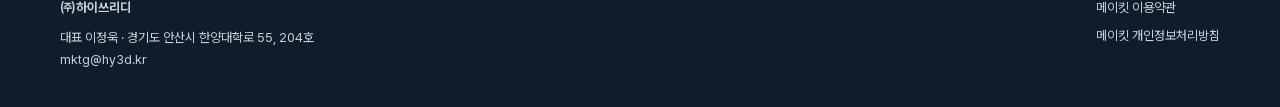
==== commit a6af3c1c: "Introduce AX웍스 as an enterprise automation solution in the hero and link preview" ====
--- a/index.html
+++ b/index.html
@@ -1,7 +1,7 @@
-<!doctype html><html lang="ko"><head><meta charset="utf-8"><meta name="viewport" content="width=device-width,initial-scale=1"><title>AI 솔루션 | 하이쓰리디 AI</title><meta name="description" content="기업 업무 전용 챗봇 AX Works를 비롯해 메이킷, WBS Planner, AI콜까지 하이쓰리디의 AI 솔루션을 만나보세요."><link rel="stylesheet" href="/style.css?v=9"><link rel="canonical" href="https://ax.hy3d.kr/"><link rel="stylesheet" href="/refinements.css?v=3"><meta property="og:type" content="website"><meta property="og:site_name" content="HY3D AI"><meta property="og:locale" content="ko_KR"><meta property="og:title" content="AI 솔루션 | 하이쓰리디 AI"><meta property="og:description" content="기업 업무 전용 챗봇 AX Works를 비롯해 메이킷, WBS Planner, AI콜까지 하이쓰리디의 AI 솔루션을 만나보세요."><meta property="og:url" content="https://ax.hy3d.kr/"><meta property="og:image" content="https://ax.hy3d.kr/assets/ax-ai-share.png"><meta property="og:image:width" content="1734"><meta property="og:image:height" content="907"><meta property="og:image:alt" content="AI 솔루션 | 하이쓰리디 AI"><meta name="twitter:card" content="summary_large_image"><meta name="twitter:title" content="AI 솔루션 | 하이쓰리디 AI"><meta name="twitter:description" content="기업 업무 전용 챗봇 AX Works를 비롯해 메이킷, WBS Planner, AI콜까지 하이쓰리디의 AI 솔루션을 만나보세요."><meta name="twitter:image" content="https://ax.hy3d.kr/assets/ax-ai-share.png"><link rel="stylesheet" href="/ax-works/presentation.css"></head><body><a class="skip" href="#main">본문으로 이동</a><header class="bar"><div class="wrap nav"><a class="brand" href="/" aria-label="하이쓰리디 AI 솔루션 홈"><img src="/assets/hy3d-mark.png" width="31" height="35" alt=""><strong>HY3D</strong><small>AI 솔루션</small></a><nav aria-label="주 메뉴"><a href="/#solutions">솔루션</a><a href="/ax-works/">AX Works</a><a href="/contact/">도입 문의</a></nav></div></header><main id="main"><section class="hero hero-carousel" aria-label="하이쓰리디 AI 솔루션"><div class="wrap carousel-shell"><h1 class="sr-only">하이쓰리디 AI 솔루션</h1><div class="carousel-viewport" tabindex="0" role="region" aria-label="솔루션 소개. 좌우 방향키로 이동, 스페이스바로 자동 전환 일시정지 또는 재개"><div class="carousel-track"><article class="hero-slide" aria-label="메이킷"><div class="slide-copy"><p class="eyebrow">마케팅 자동화 · 이용 가능</p><h2>사진에서 쇼츠까지, 메이킷.</h2><p class="lead">제품과 매장 사진으로 쇼츠를 만들고, 블로그와 SNS 콘텐츠 운영을 자동화하세요.</p><div class="actions"><a class="button primary" href="/makit/">메이킷 자세히 보기</a></div></div><div class="slide-media"><img src="/assets/hy3d-makit-photo.webp" width="1600" height="900" alt="휴대전화로 매장 제품을 촬영하는 모습" fetchpriority="high"></div></article><article class="hero-slide" aria-label="AX Works" inert>
-  <div class="slide-copy"><p class="eyebrow">AX Works · 기업 업무 전용 챗봇</p><h2>견적서를 준비하고 작업지시서로 이어가세요.</h2><p class="lead">회사 양식으로 견적을 잡고, 확정된 작업을 담당자와 기한별로 정리하세요. 홈페이지 관리와 마케팅 원고 준비까지 한 프로젝트에서 진행합니다.</p><div class="actions"><a class="button primary" href="/ax-works/">업무별 설명과 앱 화면 보기</a></div></div>
+<!doctype html><html lang="ko"><head><meta charset="utf-8"><meta name="viewport" content="width=device-width,initial-scale=1"><title>AI 솔루션 | 하이쓰리디 AI</title><meta name="description" content="기업 업무 자동화 인공지능 솔루션 AX웍스를 비롯해 메이킷, WBS Planner, AI콜까지 하이쓰리디의 AI 솔루션을 만나보세요."><link rel="stylesheet" href="/style.css?v=9"><link rel="canonical" href="https://ax.hy3d.kr/"><link rel="stylesheet" href="/refinements.css?v=3"><meta property="og:type" content="website"><meta property="og:site_name" content="HY3D AI"><meta property="og:locale" content="ko_KR"><meta property="og:title" content="AI 솔루션 | 하이쓰리디 AI"><meta property="og:description" content="기업 업무 자동화 인공지능 솔루션 AX웍스를 비롯해 메이킷, WBS Planner, AI콜까지 하이쓰리디의 AI 솔루션을 만나보세요."><meta property="og:url" content="https://ax.hy3d.kr/"><meta property="og:image" content="https://ax.hy3d.kr/assets/ax-ai-share.png"><meta property="og:image:width" content="1734"><meta property="og:image:height" content="907"><meta property="og:image:alt" content="AI 솔루션 | 하이쓰리디 AI"><meta name="twitter:card" content="summary_large_image"><meta name="twitter:title" content="AI 솔루션 | 하이쓰리디 AI"><meta name="twitter:description" content="기업 업무 자동화 인공지능 솔루션 AX웍스를 비롯해 메이킷, WBS Planner, AI콜까지 하이쓰리디의 AI 솔루션을 만나보세요."><meta name="twitter:image" content="https://ax.hy3d.kr/assets/ax-ai-share.png"><link rel="stylesheet" href="/ax-works/presentation.css"></head><body><a class="skip" href="#main">본문으로 이동</a><header class="bar"><div class="wrap nav"><a class="brand" href="/" aria-label="하이쓰리디 AI 솔루션 홈"><img src="/assets/hy3d-mark.png" width="31" height="35" alt=""><strong>HY3D</strong><small>AI 솔루션</small></a><nav aria-label="주 메뉴"><a href="/#solutions">솔루션</a><a href="/ax-works/">AX Works</a><a href="/contact/">도입 문의</a></nav></div></header><main id="main"><section class="hero hero-carousel" aria-label="하이쓰리디 AI 솔루션"><div class="wrap carousel-shell"><h1 class="sr-only">하이쓰리디 AI 솔루션</h1><div class="carousel-viewport" tabindex="0" role="region" aria-label="솔루션 소개. 좌우 방향키로 이동, 스페이스바로 자동 전환 일시정지 또는 재개"><div class="carousel-track"><article class="hero-slide" aria-label="메이킷"><div class="slide-copy"><p class="eyebrow">마케팅 자동화 · 이용 가능</p><h2>사진에서 쇼츠까지, 메이킷.</h2><p class="lead">제품과 매장 사진으로 쇼츠를 만들고, 블로그와 SNS 콘텐츠 운영을 자동화하세요.</p><div class="actions"><a class="button primary" href="/makit/">메이킷 자세히 보기</a></div></div><div class="slide-media"><img src="/assets/hy3d-makit-photo.webp" width="1600" height="900" alt="휴대전화로 매장 제품을 촬영하는 모습" fetchpriority="high"></div></article><article class="hero-slide" aria-label="AX웍스" inert>
+  <div class="slide-copy"><p class="eyebrow">AX웍스 · 기업 업무 자동화 인공지능 솔루션</p><h2>견적서를 준비하고 작업지시서로 이어가세요.</h2><p class="lead">회사 양식으로 견적을 잡고, 확정된 작업을 담당자와 기한별로 정리하세요. 홈페이지 관리와 마케팅 원고 준비까지 한 프로젝트에서 진행합니다.</p><div class="actions"><a class="button primary" href="/ax-works/">업무별 설명과 앱 화면 보기</a></div></div>
   <div class="slide-media"><img src="/assets/ax-works-workspace.png?v=quote" width="1440" height="960" alt="AX Works의 업무 봇과 고객 견적 요청서" loading="lazy"></div>
 </article><article class="hero-slide" aria-label="WBS Planner" inert><div class="slide-copy"><p class="eyebrow">정부과제 문서 · 사내 운영 중</p><h2>복잡한 과제 일정을 작업 단위로 정리하세요.</h2><p class="lead">WBS와 간트 차트로 작업 구조, 일정 변경, 진행 상황을 한곳에서 확인하세요.</p><div class="actions"><a class="button primary" href="/wbs/">WBS Planner 자세히 보기</a></div></div><div class="slide-media wbs"><img src="/assets/wbs-product-overview.png" width="1690" height="931" alt="산출물별 작업 목록과 일정 막대를 함께 보여주는 WBS·간트 개념 이미지" loading="lazy"><span class="media-caption">예시 화면</span></div></article><article class="hero-slide" aria-label="AI콜" inert><div class="slide-copy"><p class="eyebrow">가족 안부 · 개발 중</p><h2>부모님께 안부를 묻는 AI 전화.</h2><p class="lead">혼자 사시는 부모님께 AI가 안부를 묻고 일상 이야기를 나누는 서비스를 개발하고 있습니다.</p><div class="actions"><a class="button primary" href="/ai-call/">AI콜 자세히 보기</a></div></div><div class="slide-media"><img src="/assets/ai-call-photo.webp" width="1440" height="810" alt="집에서 안부 전화를 받는 모습" loading="lazy"></div></article></div></div><p class="sr-only carousel-status"></p></div></section><section id="solutions" class="wrap section"><h2>업무에 맞는 솔루션</h2><div class="grid"><a class="card ax-hub-card" href="/ax-works/">
   <div class="art" aria-hidden="true"><img src="/assets/ax-works-workspace.png?v=quote" width="1440" height="960" alt="" loading="lazy"></div>
-  <div class="card-content"><div class="tags"><span>기업 업무 전용 챗봇</span><span>루프 엔지니어링 기술 적용</span><span>Windows 다운로드</span></div><h3>AX Works</h3><p>고객의 견적 요청을 견적서로 작성하고, 확정된 내용을 작업지시서로 전달하세요. 홈페이지 관리와 마케팅 문안도 업무별 화면에서 살펴볼 수 있습니다.</p><span class="more">앱 화면과 Windows 다운로드</span></div>
+  <div class="card-content"><div class="tags"><span>기업 업무 자동화 인공지능 솔루션</span><span>루프 엔지니어링 기술 적용</span><span>Windows 다운로드</span></div><h3>AX웍스</h3><p>고객의 견적 요청을 견적서로 작성하고, 확정된 내용을 작업지시서로 전달하세요. 홈페이지 관리와 마케팅 문안도 업무별 화면에서 살펴볼 수 있습니다.</p><span class="more">앱 화면과 Windows 다운로드</span></div>
 </a><a class="card" href="/makit/"><div aria-hidden="true" class="art makit"><img src="/assets/hy3d-makit-photo.webp" width="1600" height="900" alt="" loading="lazy"></div><div class="card-content"><div class="tags"><span>마케팅 자동화</span><span>이용 가능</span></div><h3>메이킷</h3><p>쇼츠 제작과 블로그·SNS 운영 자동화.</p><span class="more">자세히 보기</span></div></a><a class="card" href="/wbs/"><div aria-hidden="true" class="art wbs"><img src="/assets/wbs-product-overview.png" width="1690" height="931" alt="" loading="lazy"></div><div class="card-content"><div class="tags"><span>과제 문서</span><span>사내 운영 중</span></div><h3>WBS Planner</h3><p>복잡한 과제 일정을 작업 단위로 정리하세요.</p><span class="more">자세히 보기</span></div></a><a class="card" href="/ai-call/"><div aria-hidden="true" class="art ai-call"><img src="/assets/ai-call-photo.webp" width="1440" height="810" alt="집에서 안부 전화를 받는 모습" loading="lazy"></div><div class="card-content"><div class="tags"><span>가족 안부</span><span>개발 중</span></div><h3>AI콜</h3><p>부모님께 안부를 묻는 AI 전화.</p><span class="more">자세히 보기</span></div></a></div></section><section class="band"><div class="wrap band-inner"><div><h2>도입 방법을 함께 찾아보세요.</h2><p>현재 업무 방식에 맞춰 필요한 서비스와 구성을 안내합니다.</p></div><a class="button primary" href="/contact/">도입 문의</a></div></section></main><footer><div class="wrap foot"><div><strong>㈜하이쓰리디</strong><p>대표 이정욱 · 경기도 안산시 한양대학로 55, 204호</p><a href="mailto:mktg@hy3d.kr">mktg@hy3d.kr</a></div><div><a href="https://hy3d-ai.kr/terms_of_use/">메이킷 이용약관</a><a href="https://hy3d-ai.kr/privacy_policy/">메이킷 개인정보처리방침</a></div></div></footer><script src="/carousel.js?v=4" defer></script></body></html>
--- a/ax-works/presentation.css
+++ b/ax-works/presentation.css
@@ -3,8 +3,16 @@
   gap: clamp(2rem, 5vw, 4rem);
 }
 .ax-hero .lead { max-width: 33rem; }
-.ax-technology { padding-block: 1.5rem; border-bottom: 1px solid var(--line); }
-.ax-technology h2 { margin: 0; font-size: 1.2rem; color: var(--accent); }
+.ax-hero .hero-inner > div { container-type: inline-size; }
+.ax-hero .ax-descriptor { font-size: clamp(1rem, 6.7cqi, 2.1rem); }
+.ax-loop-flow { margin: 0; padding: clamp(1.25rem, 3vw, 2rem); background: var(--paper); border: 1px solid var(--line); border-radius: 8px; }
+.ax-loop-flow figcaption { font-size: 1.2rem; font-weight: 700; }
+.ax-loop-flow ol { margin: 1rem 0; padding-inline-start: 1.6rem; }
+.ax-loop-flow li { padding: .65rem 0 .65rem .35rem; }
+.ax-loop-flow li::marker { color: var(--accent); font-weight: 700; }
+.ax-loop-flow li strong, .ax-loop-flow li span { display: block; }
+.ax-loop-flow li span { margin-top: .25rem; color: var(--muted); }
+.ax-loop-flow p { margin: 0; padding-top: .85rem; border-top: 1px solid var(--line); }
 .ax-intro, .ax-chapter { padding-block: clamp(3rem, 7vw, 6rem); scroll-margin-top: 1.25rem; }
 .ax-intro { background: white; border-bottom: 1px solid var(--line); }
 .ax-intro h2, .chapter-heading h2 {
